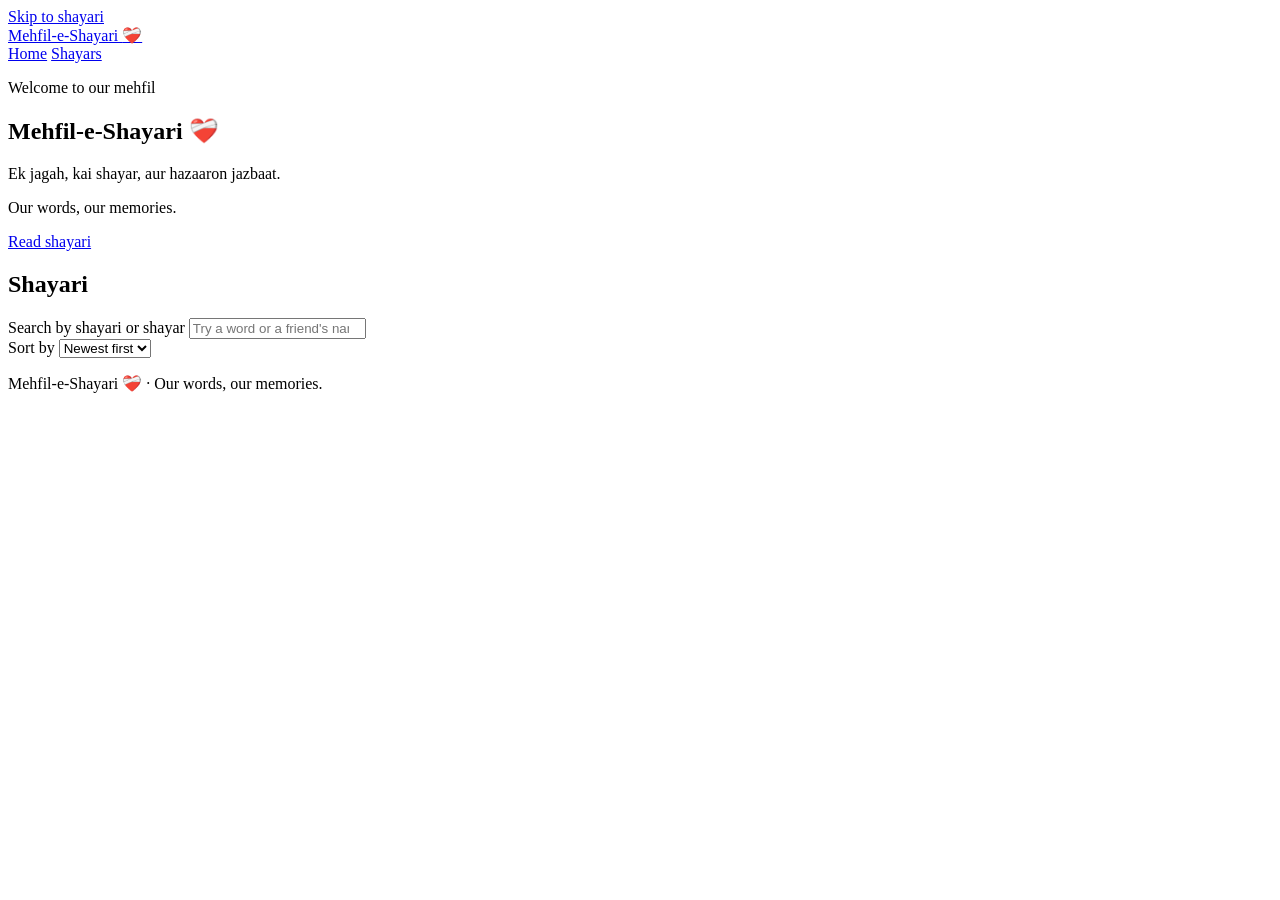
==== index.html @ 654a27a8 "Add files via upload" ====
<!DOCTYPE html>
<html lang="en">
<head>
  <meta charset="UTF-8" />
  <meta name="viewport" content="width=device-width, initial-scale=1" />
  <title>Mehfil-e-Shayari ❤️‍🩹</title>
  <meta
    name="description"
    content="Mehfil-e-Shayari: ek jagah, kai shayar, aur hazaaron jazbaat. Our words, our memories."
  />
  <meta name="theme-color" content="#130f19" />
  <link
    rel="icon"
    href="data:image/svg+xml,<svg xmlns=%22http://www.w3.org/2000/svg%22 viewBox=%220 0 100 100%22><text y=%22.9em%22 font-size=%2290%22>❤️‍🩹</text></svg>"
  />

  <link rel="preconnect" href="https://fonts.googleapis.com" />
  <link rel="preconnect" href="https://fonts.gstatic.com" crossorigin />
  <link
    href="https://fonts.googleapis.com/css2?family=Cormorant+Garamond:ital,wght@0,500;0,600;0,700;1,500&family=Poppins:wght@300;400;500;600&family=Noto+Sans+Devanagari:wght@400;500&family=Noto+Nastaliq+Urdu:wght@400;500&display=swap"
    rel="stylesheet"
  />

  <link rel="stylesheet" href="css/style.css" />
</head>
<body>
  <a class="skip-link" href="#shayari">Skip to shayari</a>

  <header class="site-header">
    <a class="logo" href="index.html">Mehfil-e-Shayari <span aria-hidden="true">❤️‍🩹</span></a>
    <nav class="main-nav" aria-label="Main navigation">
      <a href="index.html" aria-current="page">Home</a>
      <a href="index.html#shayars">Shayars</a>
      <!-- <a href="pages/private.html">Private Collection</a> -->
    </nav>
  </header>

  <main>
    <!-- Hero -->
    <section class="hero">
      <p class="hero-eyebrow">Welcome to our mehfil</p>
      <h1 class="hero-title">Mehfil-e-Shayari <span aria-hidden="true">❤️‍🩹</span></h1>
      <p class="hero-tagline">Ek jagah, kai shayar, aur hazaaron jazbaat.</p>
      <p class="hero-subtagline">Our words, our memories.</p>
      <div class="hero-actions">
        <a class="button" href="#shayari">Read shayari</a>
        <!-- <a class="button button-ghost" href="pages/private.html">Private collection</a> -->
      </div>
    </section>

    <!-- Public shayari -->
    <section id="shayari" class="section">
      <h2 class="section-title">Shayari</h2>

      <div class="controls">
        <div class="field">
          <label for="searchInput">Search by shayari or shayar</label>
          <input
            id="searchInput"
            type="search"
            placeholder="Try a word or a friend's name..."
            autocomplete="off"
          />
        </div>
        <div class="field field-small">
          <label for="sortSelect">Sort by</label>
          <select id="sortSelect">
            <option value="newest">Newest first</option>
            <option value="oldest">Oldest first</option>
          </select>
        </div>
      </div>

      <p id="resultCount" class="result-count" aria-live="polite"></p>

      <div id="poemGrid" class="poem-grid"></div>

      <div id="emptyState" class="empty-state" hidden>
        <p class="empty-icon" aria-hidden="true">🌙</p>
        <h3 id="emptyTitle">No shayari found</h3>
        <p id="emptyText"></p>
        <button id="clearSearchButton" class="button button-ghost" type="button" hidden>
          Clear search
        </button>
      </div>

      <noscript>
        <p class="empty-state">Please turn on JavaScript to read the shayari.</p>
      </noscript>
    </section>

    <!-- Authors -->
    <section id="shayars" class="section" hidden>
      <h2 class="section-title">Our shayars</h2>
      <p class="section-intro">Tap a name to read everything they have written.</p>
      <div id="authorList" class="chip-list"></div>
    </section>
  </main>

  <footer class="site-footer">
    <p>Mehfil-e-Shayari ❤️‍🩹 &middot; Our words, our memories.</p>
  </footer>

  <script type="module" src="js/app.js"></script>
</body>
</html>
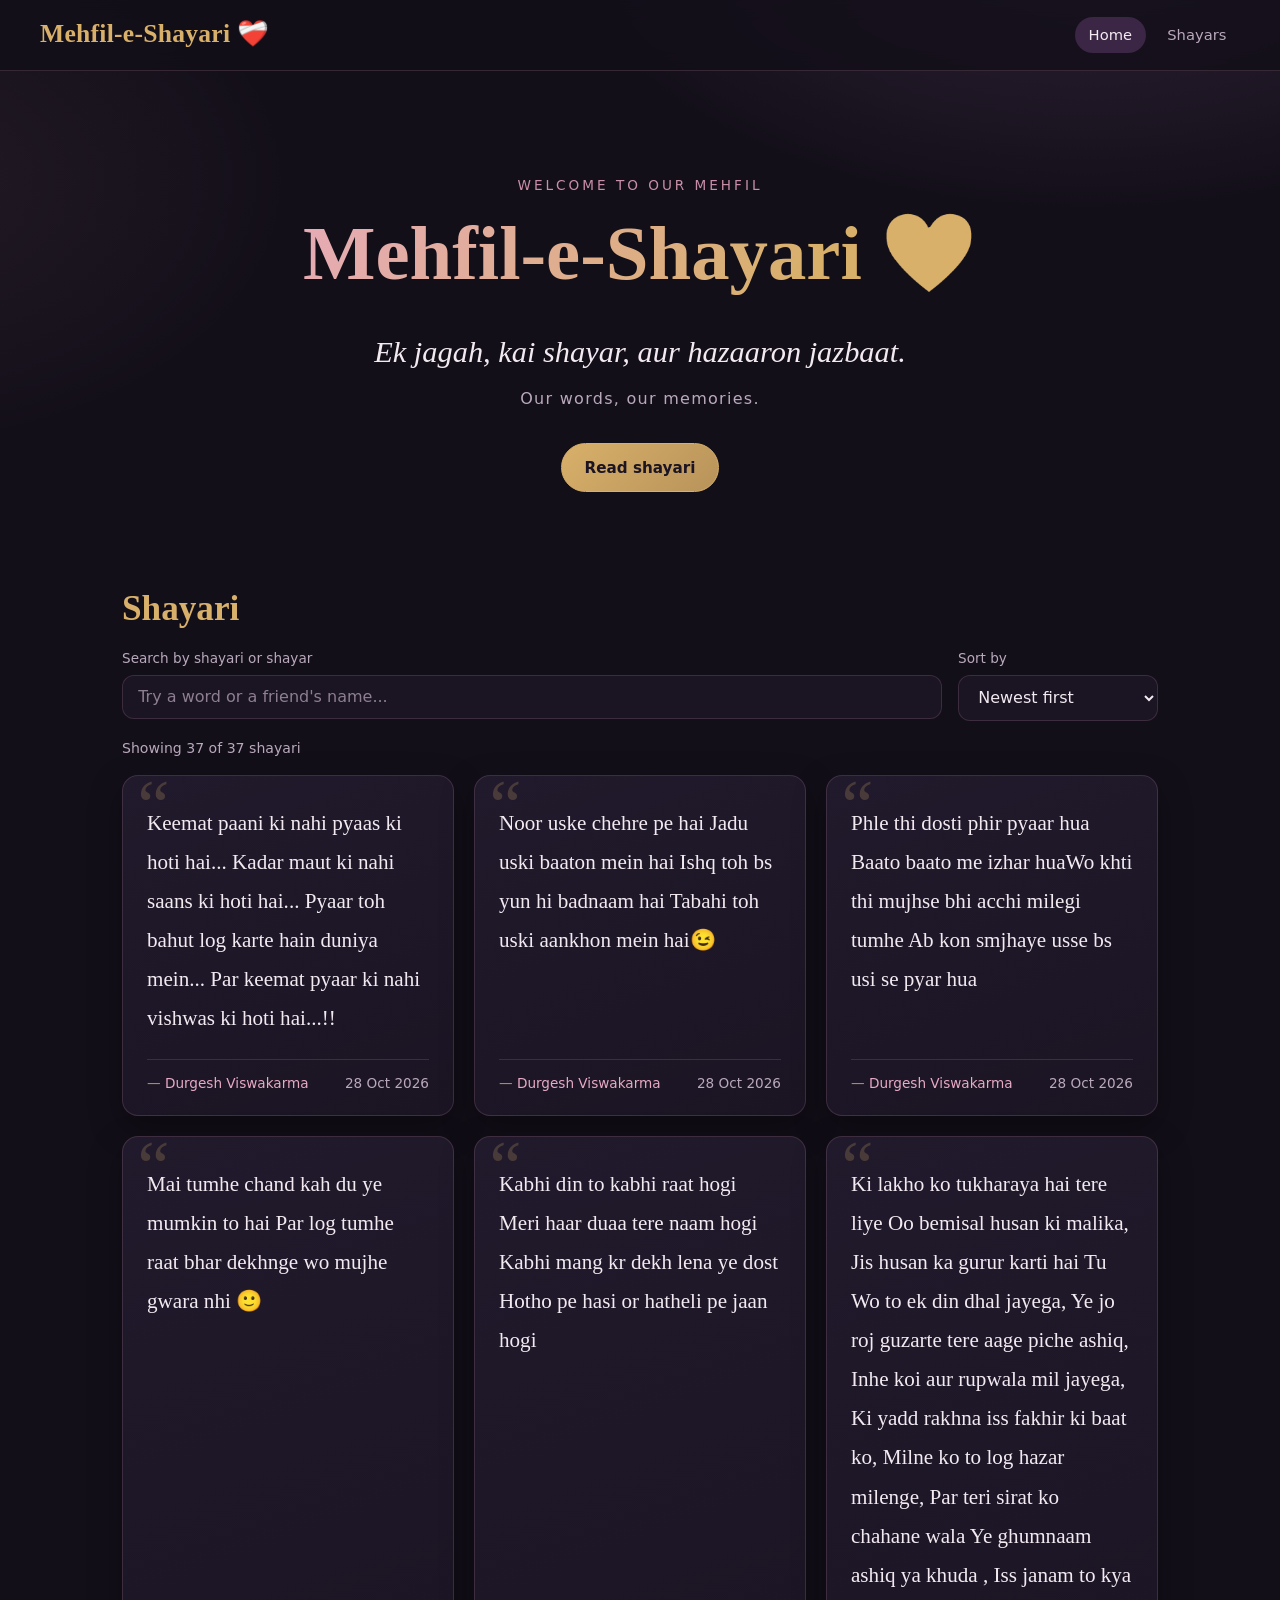
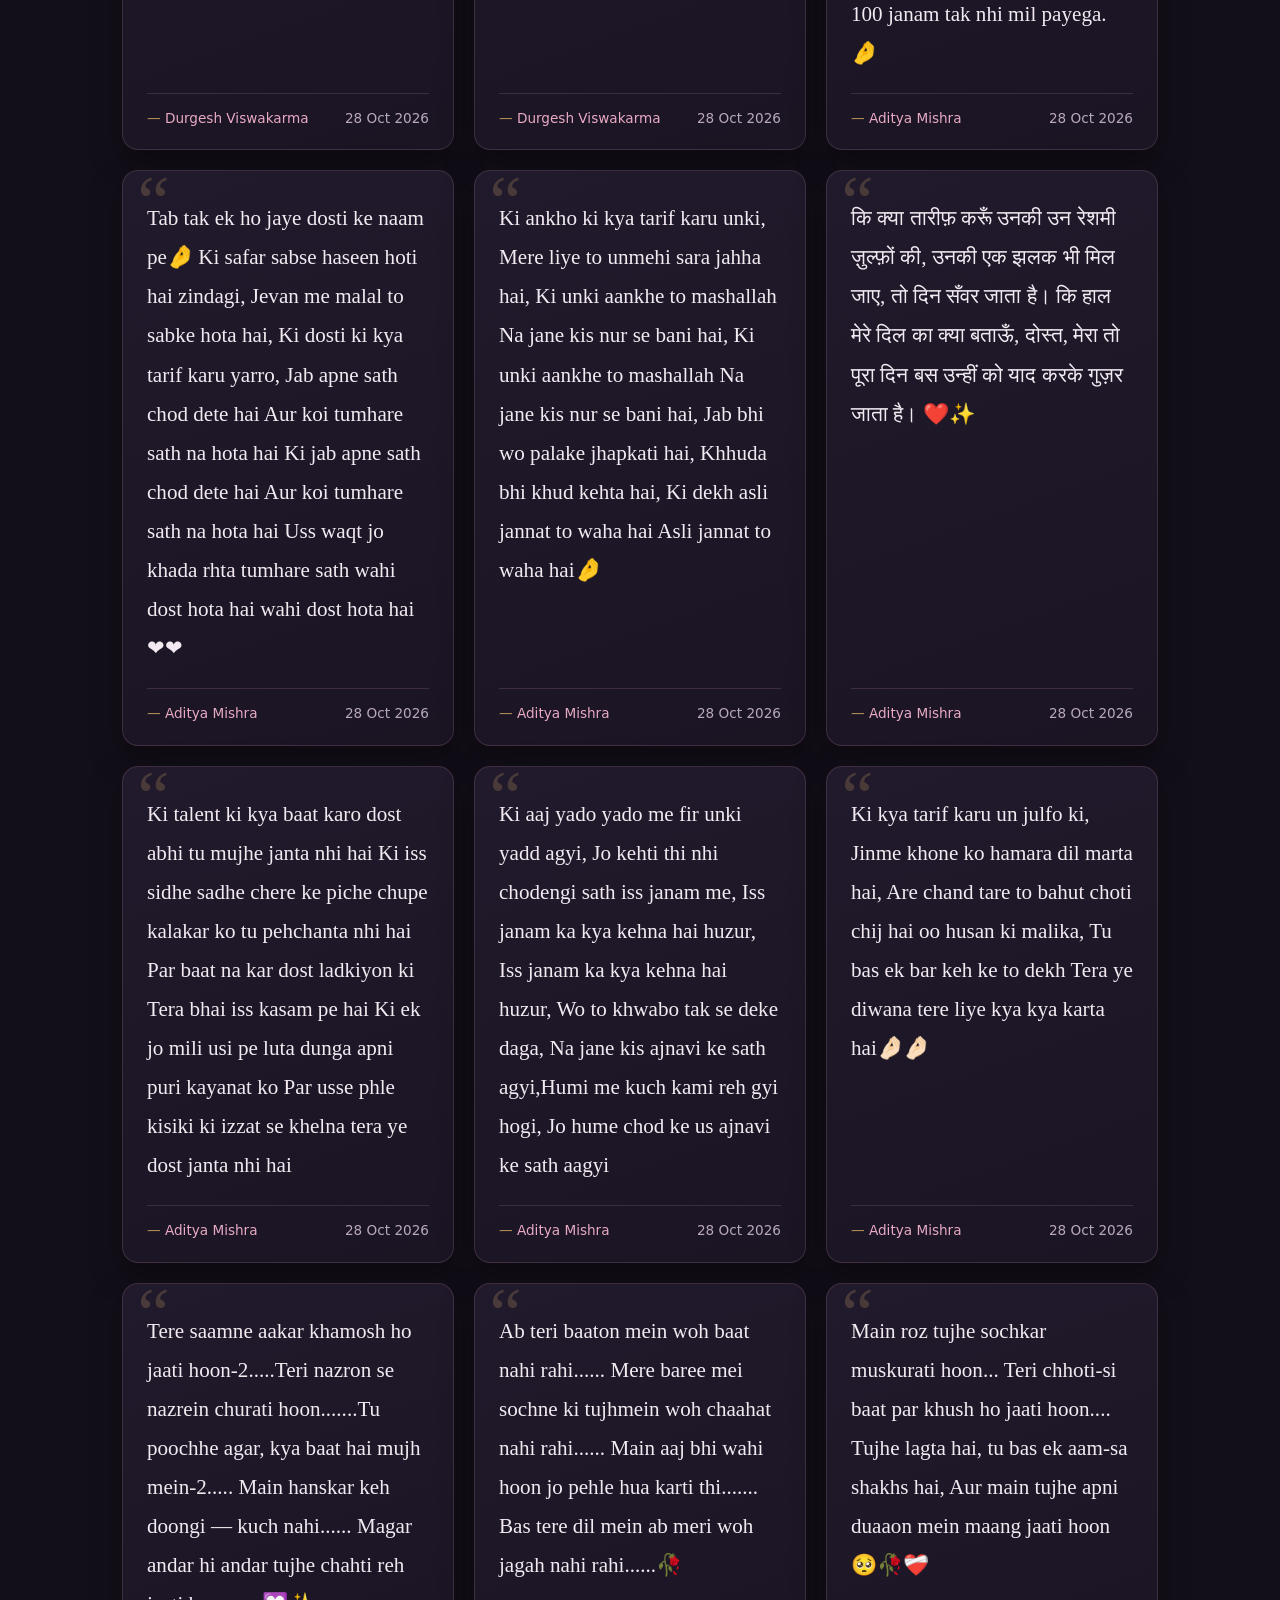
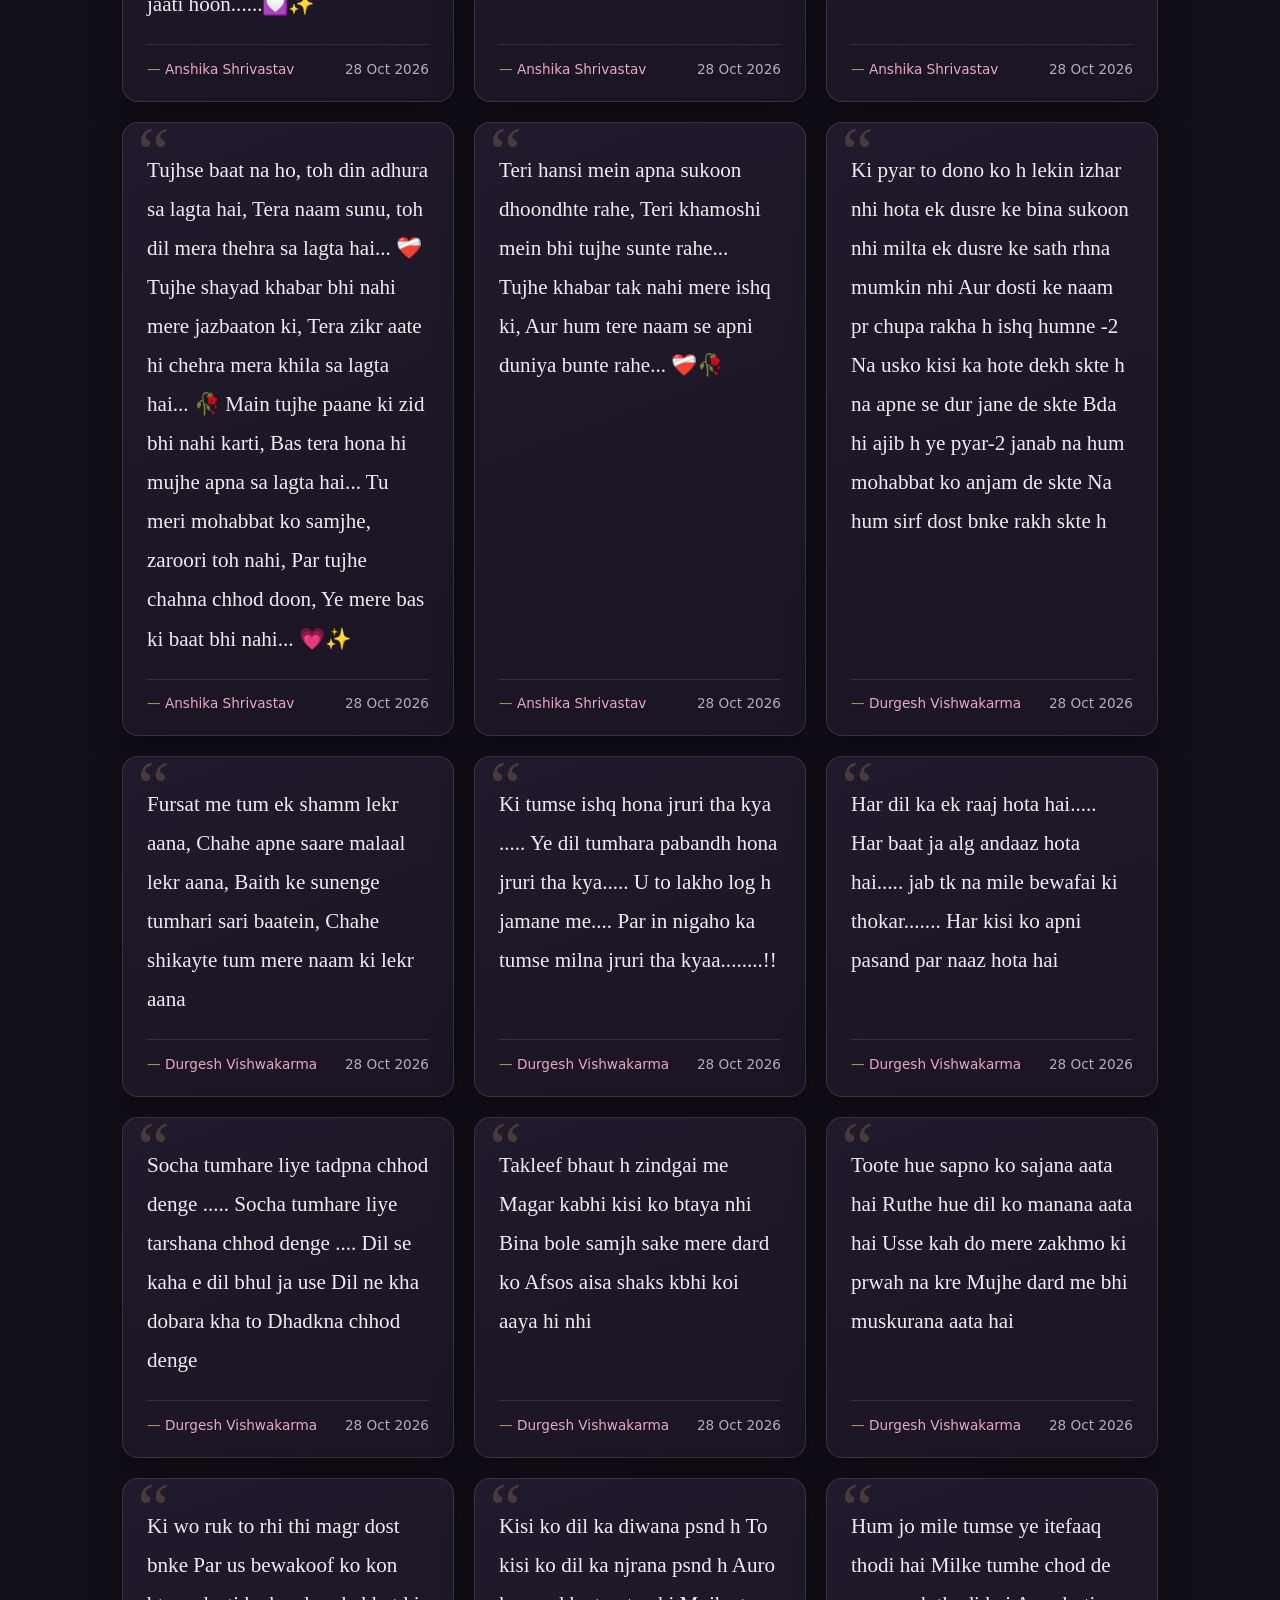
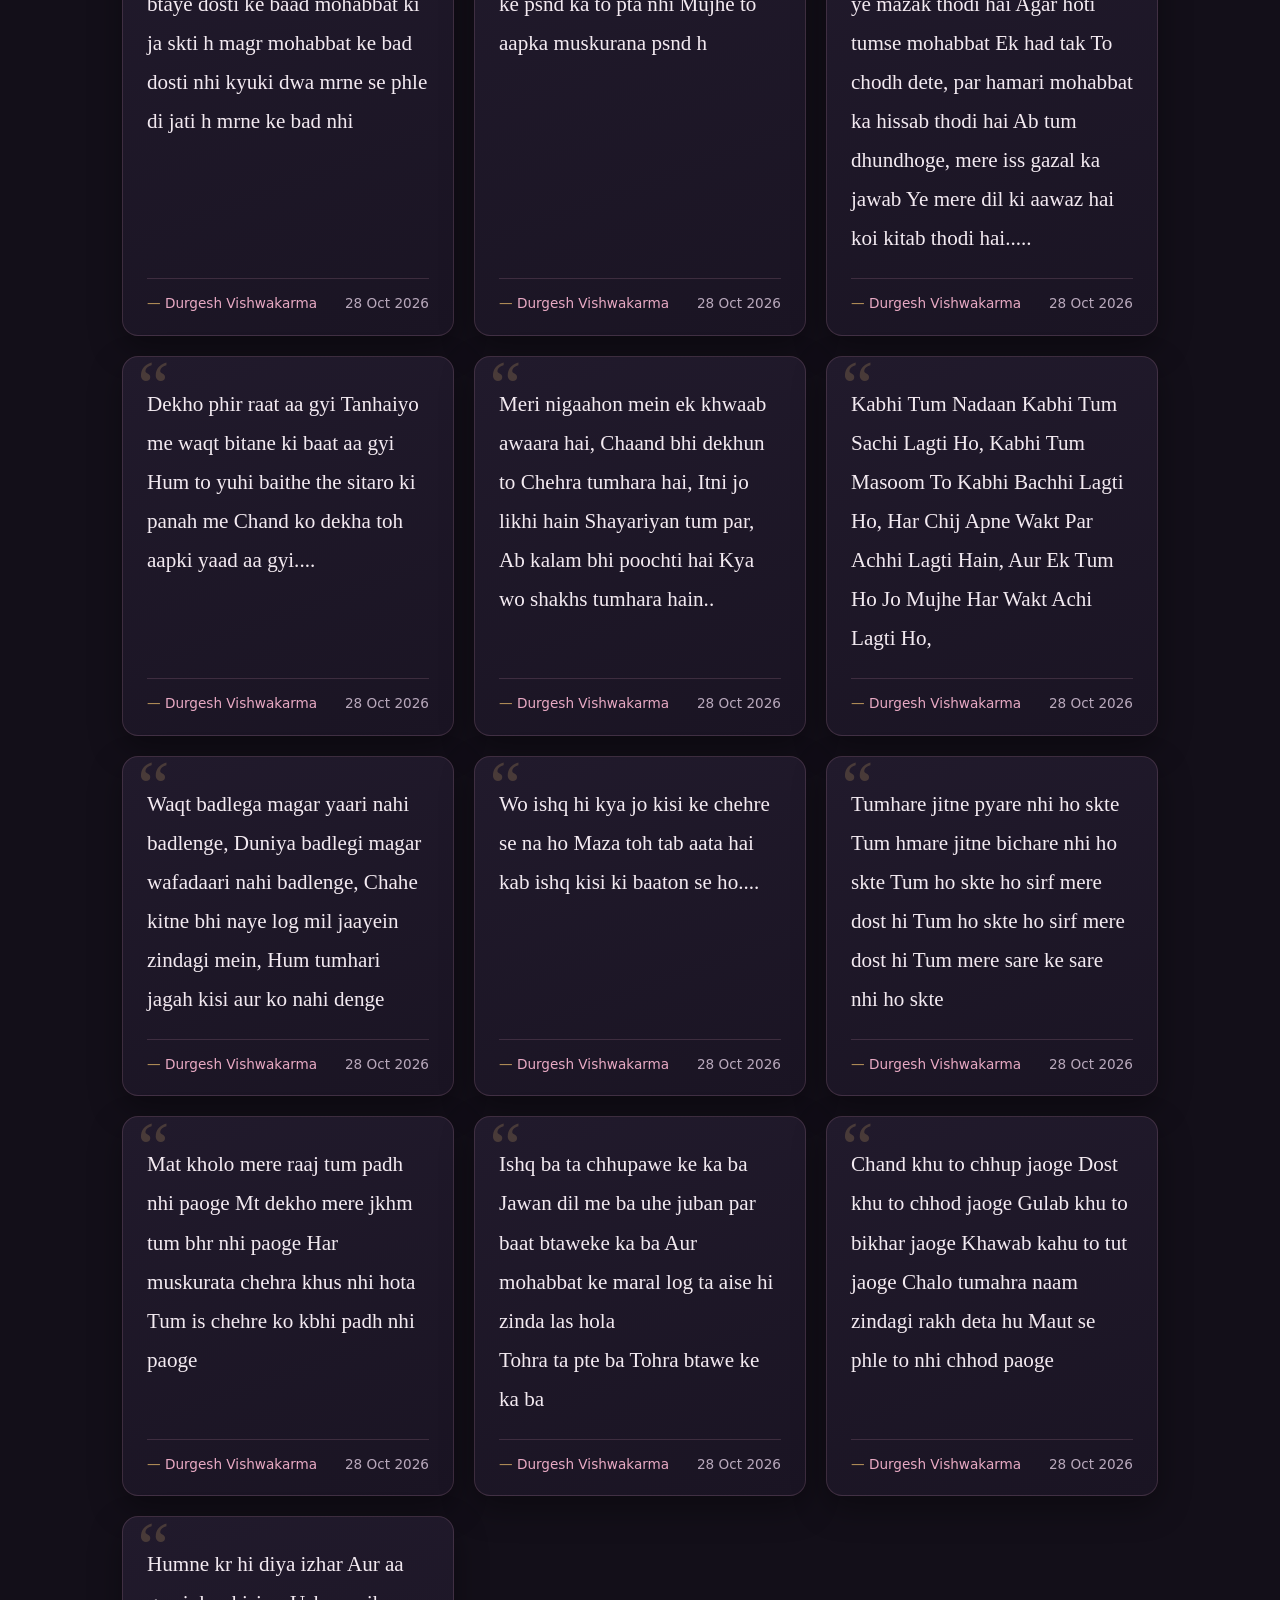
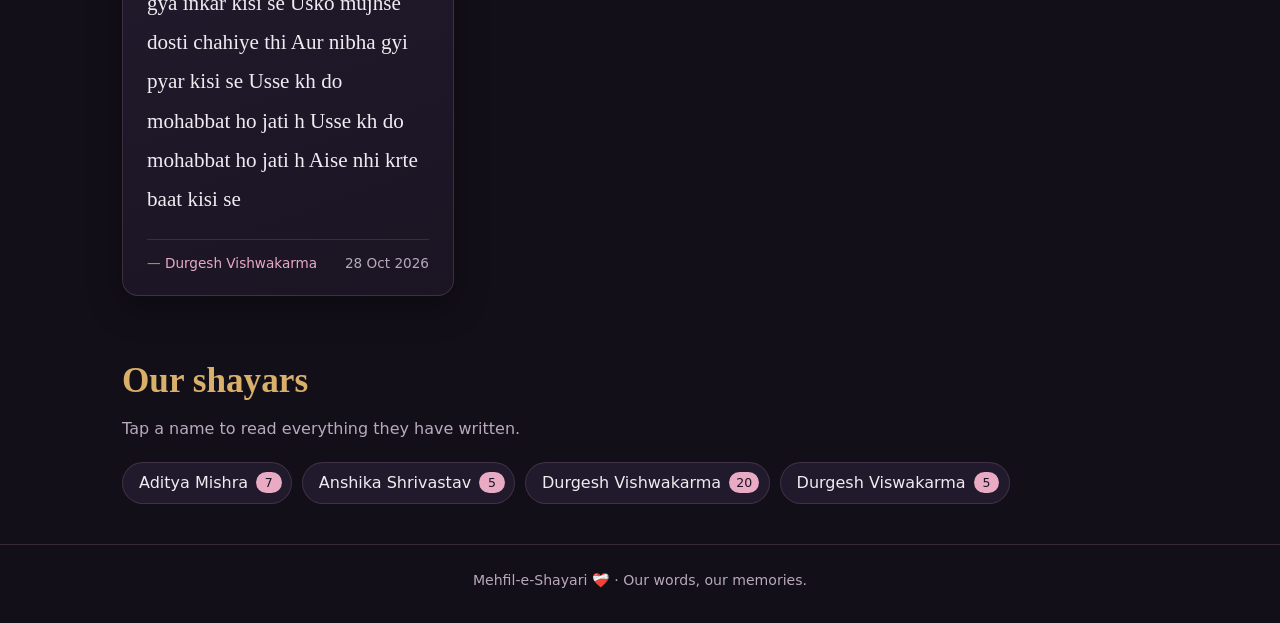
==== commit d1731916: "initial project commit" ====
--- a/index.html
+++ b/index.html
@@ -9,10 +9,10 @@
     content="Mehfil-e-Shayari: ek jagah, kai shayar, aur hazaaron jazbaat. Our words, our memories."
   />
   <meta name="theme-color" content="#130f19" />
-  <link
+  <!-- <link
     rel="icon"
     href="data:image/svg+xml,<svg xmlns=%22http://www.w3.org/2000/svg%22 viewBox=%220 0 100 100%22><text y=%22.9em%22 font-size=%2290%22>❤️‍🩹</text></svg>"
-  />
+  /> -->
 
   <link rel="preconnect" href="https://fonts.googleapis.com" />
   <link rel="preconnect" href="https://fonts.gstatic.com" crossorigin />
--- a/css/style.css
+++ b/css/style.css
@@ -0,0 +1,656 @@
+/* =====================================================================
+   css/style.css  -  the look of Mehfil-e-Shayari
+
+   Want to change the colours? Edit the values in the :root block
+   below. Every page uses them, so one change updates the whole site.
+   ===================================================================== */
+
+:root {
+  /* Backgrounds */
+  --bg: #130f19;            /* very dark plum */
+  --bg-soft: #1a1423;
+  --surface: #211a2c;       /* cards */
+  --surface-hover: #2a2138;
+
+  /* Accent colours */
+  --plum: #6e4a74;          /* muted plum */
+  --plum-deep: #3b2745;
+  --pink: #e9aac4;          /* soft pink */
+  --pink-dim: #c98fa8;
+  --gold: #d8b06a;          /* warm gold */
+  --gold-soft: #b8935a;
+
+  /* Text */
+  --text: #f3eaf1;
+  --text-muted: #b9a9bc;
+
+  /* Lines, status colours, shape */
+  --border: rgba(233, 170, 196, 0.16);
+  --border-strong: rgba(216, 176, 106, 0.4);
+  --danger: #f4a0b4;
+  --success: #a8dcb8;
+  --radius: 16px;
+  --shadow: 0 12px 32px rgba(0, 0, 0, 0.35);
+
+  /* Fonts (Hindi and Urdu fall back to the Noto fonts) */
+  --font-heading: "Cormorant Garamond", "Noto Sans Devanagari", Georgia, "Times New Roman", serif;
+  --font-body: "Poppins", "Noto Sans Devanagari", "Noto Nastaliq Urdu", system-ui, -apple-system, "Segoe UI", Roboto, sans-serif;
+  --font-poem: "Cormorant Garamond", "Noto Sans Devanagari", "Noto Nastaliq Urdu", Georgia, serif;
+}
+
+/* ---------- Basics ---------- */
+*,
+*::before,
+*::after {
+  box-sizing: border-box;
+}
+
+[hidden] {
+  display: none !important;
+}
+
+html {
+  scroll-behavior: smooth;
+  -webkit-text-size-adjust: 100%;
+}
+
+body {
+  margin: 0;
+  min-height: 100vh;
+  display: flex;
+  flex-direction: column;
+  font-family: var(--font-body);
+  font-size: 1rem;
+  line-height: 1.6;
+  color: var(--text);
+  background:
+    radial-gradient(900px 500px at 85% -10%, rgba(110, 74, 116, 0.35), transparent 60%),
+    radial-gradient(700px 450px at -10% 20%, rgba(233, 170, 196, 0.08), transparent 60%),
+    var(--bg);
+  background-attachment: fixed;
+}
+
+main {
+  flex: 1;
+}
+
+a {
+  color: var(--pink);
+  text-decoration: none;
+}
+
+a:hover {
+  color: var(--gold);
+}
+
+:focus-visible {
+  outline: 2px solid var(--gold);
+  outline-offset: 3px;
+  border-radius: 6px;
+}
+
+h1,
+h2,
+h3 {
+  font-family: var(--font-heading);
+  font-weight: 600;
+  line-height: 1.2;
+  margin: 0 0 0.5em;
+}
+
+.skip-link {
+  position: absolute;
+  left: 1rem;
+  top: -4rem;
+  z-index: 100;
+  padding: 0.6rem 1rem;
+  background: var(--gold);
+  color: #1a1423;
+  border-radius: 8px;
+  font-weight: 600;
+}
+
+.skip-link:focus {
+  top: 1rem;
+  color: #1a1423;
+}
+
+/* ---------- Header and navigation ---------- */
+.site-header {
+  position: sticky;
+  top: 0;
+  z-index: 50;
+  display: flex;
+  flex-wrap: wrap;
+  align-items: center;
+  justify-content: space-between;
+  gap: 0.5rem 1.5rem;
+  padding: 0.9rem clamp(1rem, 4vw, 2.5rem);
+  background: rgba(19, 15, 25, 0.82);
+  backdrop-filter: blur(10px);
+  -webkit-backdrop-filter: blur(10px);
+  border-bottom: 1px solid var(--border);
+}
+
+.logo {
+  font-family: var(--font-heading);
+  font-size: 1.6rem;
+  font-weight: 700;
+  color: var(--gold);
+  letter-spacing: 0.01em;
+}
+
+.logo:hover {
+  color: var(--pink);
+}
+
+.main-nav {
+  display: flex;
+  flex-wrap: wrap;
+  gap: 0.25rem 0.5rem;
+}
+
+.main-nav a {
+  padding: 0.4rem 0.85rem;
+  border-radius: 999px;
+  color: var(--text-muted);
+  font-size: 0.92rem;
+  font-weight: 500;
+  transition: background 0.2s, color 0.2s;
+}
+
+.main-nav a:hover,
+.main-nav a[aria-current="page"] {
+  color: var(--text);
+  background: var(--plum-deep);
+}
+
+/* ---------- Hero ---------- */
+.hero {
+  text-align: center;
+  padding: clamp(3rem, 10vw, 6.5rem) 1.25rem clamp(2.5rem, 7vw, 4.5rem);
+  max-width: 900px;
+  margin: 0 auto;
+}
+
+.hero-eyebrow {
+  margin: 0 0 0.75rem;
+  color: var(--pink-dim);
+  font-size: 0.85rem;
+  letter-spacing: 0.22em;
+  text-transform: uppercase;
+}
+
+.hero-title {
+  font-size: clamp(2.6rem, 8vw, 4.8rem);
+  font-weight: 700;
+  margin: 0 0 0.35em;
+  background: linear-gradient(120deg, var(--pink) 0%, var(--gold) 70%);
+  -webkit-background-clip: text;
+  background-clip: text;
+  color: transparent;
+}
+
+.hero-tagline {
+  margin: 0;
+  font-family: var(--font-heading);
+  font-size: clamp(1.3rem, 3.6vw, 1.9rem);
+  font-style: italic;
+  color: var(--text);
+}
+
+.hero-subtagline {
+  margin: 0.6rem 0 0;
+  color: var(--text-muted);
+  letter-spacing: 0.08em;
+}
+
+.hero-actions {
+  display: flex;
+  flex-wrap: wrap;
+  justify-content: center;
+  gap: 0.75rem;
+  margin-top: 2rem;
+}
+
+/* ---------- Buttons ---------- */
+.button {
+  display: inline-flex;
+  align-items: center;
+  justify-content: center;
+  gap: 0.4rem;
+  padding: 0.7rem 1.4rem;
+  border: 1px solid var(--gold);
+  border-radius: 999px;
+  background: linear-gradient(135deg, var(--gold) 0%, var(--gold-soft) 100%);
+  color: #1a1423;
+  font-family: var(--font-body);
+  font-size: 0.95rem;
+  font-weight: 600;
+  cursor: pointer;
+  transition: transform 0.15s, box-shadow 0.2s, background 0.2s, color 0.2s;
+}
+
+.button:hover {
+  color: #1a1423;
+  transform: translateY(-1px);
+  box-shadow: 0 6px 18px rgba(216, 176, 106, 0.25);
+}
+
+.button:disabled {
+  opacity: 0.6;
+  cursor: wait;
+  transform: none;
+  box-shadow: none;
+}
+
+.button-ghost {
+  background: transparent;
+  color: var(--gold);
+}
+
+.button-ghost:hover {
+  background: rgba(216, 176, 106, 0.12);
+  color: var(--gold);
+}
+
+/* ---------- Sections ---------- */
+.section {
+  width: 100%;
+  max-width: 1100px;
+  margin: 0 auto;
+  padding: 1.5rem clamp(1rem, 4vw, 2rem) 2.5rem;
+}
+
+.section-narrow {
+  max-width: 760px;
+}
+
+.section-title {
+  font-size: clamp(1.7rem, 4vw, 2.2rem);
+  color: var(--gold);
+}
+
+.section-intro {
+  margin: -0.25rem 0 1.25rem;
+  color: var(--text-muted);
+}
+
+.page-title {
+  font-size: clamp(2rem, 6vw, 3rem);
+  color: var(--pink);
+  margin-top: 0.5rem;
+}
+
+.back-link {
+  display: inline-block;
+  margin-bottom: 1rem;
+  color: var(--text-muted);
+  font-size: 0.9rem;
+}
+
+/* ---------- Search and sort ---------- */
+.controls {
+  display: flex;
+  flex-wrap: wrap;
+  gap: 1rem;
+  margin-bottom: 1rem;
+}
+
+.field {
+  flex: 1 1 280px;
+  display: flex;
+  flex-direction: column;
+  gap: 0.35rem;
+}
+
+.field-small {
+  flex: 0 1 200px;
+}
+
+label {
+  font-size: 0.85rem;
+  font-weight: 500;
+  color: var(--text-muted);
+}
+
+input[type="search"],
+input[type="text"],
+input[type="password"],
+select {
+  width: 100%;
+  padding: 0.7rem 0.95rem;
+  font-family: var(--font-body);
+  font-size: 1rem;
+  color: var(--text);
+  background: var(--bg-soft);
+  border: 1px solid var(--border);
+  border-radius: 12px;
+  transition: border-color 0.2s, box-shadow 0.2s;
+}
+
+input::placeholder {
+  color: #8d7f91;
+}
+
+input:focus,
+select:focus {
+  outline: none;
+  border-color: var(--gold);
+  box-shadow: 0 0 0 3px rgba(216, 176, 106, 0.18);
+}
+
+select {
+  cursor: pointer;
+}
+
+.result-count {
+  min-height: 1.5em;
+  margin: 0 0 1rem;
+  color: var(--text-muted);
+  font-size: 0.88rem;
+}
+
+/* ---------- Poem cards ---------- */
+.poem-grid {
+  display: grid;
+  grid-template-columns: repeat(auto-fill, minmax(min(100%, 320px), 1fr));
+  gap: 1.25rem;
+}
+
+.poem-card {
+  position: relative;
+  display: flex;
+  flex-direction: column;
+  justify-content: space-between;
+  gap: 1.25rem;
+  padding: 1.75rem 1.5rem 1.25rem;
+  overflow: hidden;
+  background: linear-gradient(160deg, var(--surface) 0%, var(--bg-soft) 100%);
+  border: 1px solid var(--border);
+  border-radius: var(--radius);
+  box-shadow: var(--shadow);
+  transition: transform 0.2s, border-color 0.2s;
+}
+
+.poem-card::before {
+  content: "\201C";
+  position: absolute;
+  top: -0.35rem;
+  left: 0.9rem;
+  font-family: var(--font-heading);
+  font-size: 4.5rem;
+  line-height: 1;
+  color: var(--gold);
+  opacity: 0.22;
+  pointer-events: none;
+}
+
+.poem-card:hover {
+  transform: translateY(-3px);
+  border-color: var(--border-strong);
+}
+
+.poem-text {
+  margin: 0;
+  font-family: var(--font-poem);
+  font-size: 1.32rem;
+  font-weight: 500;
+  line-height: 1.85;
+  white-space: pre-line;      /* keeps the line breaks of each shayari */
+  overflow-wrap: anywhere;
+  text-align: start;
+}
+
+.poem-meta {
+  display: flex;
+  flex-wrap: wrap;
+  align-items: baseline;
+  justify-content: space-between;
+  gap: 0.25rem 1rem;
+  padding-top: 0.85rem;
+  border-top: 1px solid var(--border);
+  font-size: 0.85rem;
+}
+
+.poem-author {
+  color: var(--pink);
+  font-weight: 500;
+}
+
+.poem-author::before {
+  content: "\2014\00a0";
+  color: var(--gold-soft);
+}
+
+a.poem-author:hover {
+  color: var(--gold);
+}
+
+.poem-meta time {
+  color: var(--text-muted);
+}
+
+/* ---------- Empty state ---------- */
+.empty-state {
+  max-width: 520px;
+  margin: 2rem auto;
+  padding: 2rem 1.5rem;
+  text-align: center;
+  color: var(--text-muted);
+  background: var(--bg-soft);
+  border: 1px dashed var(--border-strong);
+  border-radius: var(--radius);
+}
+
+.empty-state h3 {
+  color: var(--gold);
+  font-size: 1.6rem;
+}
+
+.empty-icon {
+  margin: 0 0 0.5rem;
+  font-size: 2.2rem;
+}
+
+/* ---------- Author chips ---------- */
+.chip-list {
+  display: flex;
+  flex-wrap: wrap;
+  gap: 0.6rem;
+}
+
+.chip {
+  display: inline-flex;
+  align-items: center;
+  gap: 0.5rem;
+  padding: 0.45rem 0.6rem 0.45rem 1rem;
+  color: var(--text);
+  background: var(--surface);
+  border: 1px solid var(--border);
+  border-radius: 999px;
+  font-weight: 500;
+  transition: border-color 0.2s, background 0.2s, transform 0.15s;
+}
+
+.chip:hover {
+  color: var(--text);
+  background: var(--surface-hover);
+  border-color: var(--border-strong);
+  transform: translateY(-1px);
+}
+
+.chip-count {
+  min-width: 1.6rem;
+  padding: 0.05rem 0.45rem;
+  text-align: center;
+  font-size: 0.78rem;
+  color: #1a1423;
+  background: var(--pink);
+  border-radius: 999px;
+}
+
+/* ---------- Author profile ---------- */
+.profile-header {
+  display: flex;
+  align-items: center;
+  gap: 1.25rem;
+  margin: 0.5rem 0 1.5rem;
+}
+
+.profile-initial {
+  display: grid;
+  place-items: center;
+  flex: 0 0 auto;
+  width: 84px;
+  height: 84px;
+  font-family: var(--font-heading);
+  font-size: 2.6rem;
+  font-weight: 700;
+  color: #1a1423;
+  background: linear-gradient(135deg, var(--pink), var(--gold));
+  border-radius: 50%;
+  box-shadow: 0 0 0 4px var(--plum-deep);
+}
+
+.profile-name {
+  margin: 0;
+  font-size: clamp(2rem, 6vw, 3rem);
+  color: var(--text);
+  overflow-wrap: anywhere;
+}
+
+.profile-count {
+  margin: 0.15rem 0 0;
+  color: var(--gold);
+  font-weight: 500;
+}
+
+.other-authors {
+  margin-top: 3rem;
+}
+
+/* ---------- Private collection ---------- */
+.panel {
+  padding: 1.5rem;
+  background: linear-gradient(160deg, var(--surface) 0%, var(--bg-soft) 100%);
+  border: 1px solid var(--border-strong);
+  border-radius: var(--radius);
+  box-shadow: var(--shadow);
+}
+
+.field-row {
+  display: flex;
+  flex-wrap: wrap;
+  gap: 0.75rem;
+  margin: 0.4rem 0 0.75rem;
+}
+
+.field-row input {
+  flex: 1 1 220px;
+  width: auto;
+}
+
+.checkbox-label {
+  display: inline-flex;
+  align-items: center;
+  gap: 0.5rem;
+  cursor: pointer;
+}
+
+.checkbox-label input {
+  accent-color: var(--gold);
+}
+
+.status {
+  min-height: 1.5em;
+  margin: 1rem 0 0;
+  font-size: 0.95rem;
+}
+
+.status-info {
+  color: var(--text-muted);
+}
+
+.status-error {
+  color: var(--danger);
+}
+
+.status-success {
+  color: var(--success);
+}
+
+.note {
+  margin: 1.25rem 0 0;
+  padding-top: 1rem;
+  border-top: 1px solid var(--border);
+  color: var(--text-muted);
+  font-size: 0.85rem;
+}
+
+.unlocked-bar {
+  display: flex;
+  flex-wrap: wrap;
+  align-items: center;
+  justify-content: space-between;
+  gap: 0.75rem 1rem;
+  margin-bottom: 1.25rem;
+  padding: 0.9rem 1.1rem;
+  background: var(--bg-soft);
+  border: 1px solid var(--border-strong);
+  border-radius: var(--radius);
+}
+
+.unlocked-bar p {
+  margin: 0;
+  color: var(--success);
+}
+
+/* ---------- Footer ---------- */
+.site-footer {
+  padding: 1.5rem 1rem 2rem;
+  text-align: center;
+  color: var(--text-muted);
+  font-size: 0.88rem;
+  border-top: 1px solid var(--border);
+}
+
+.site-footer p {
+  margin: 0;
+}
+
+/* ---------- Small screens ---------- */
+@media (max-width: 560px) {
+  .site-header {
+    justify-content: center;
+    text-align: center;
+  }
+
+  .main-nav {
+    justify-content: center;
+  }
+
+  .profile-header {
+    flex-direction: column;
+    text-align: center;
+  }
+
+  .field-small {
+    flex: 1 1 100%;
+  }
+
+  .poem-text {
+    font-size: 1.2rem;
+  }
+}
+
+/* ---------- Respect "reduce motion" settings ---------- */
+@media (prefers-reduced-motion: reduce) {
+  html {
+    scroll-behavior: auto;
+  }
+
+  * {
+    transition: none !important;
+  }
+}
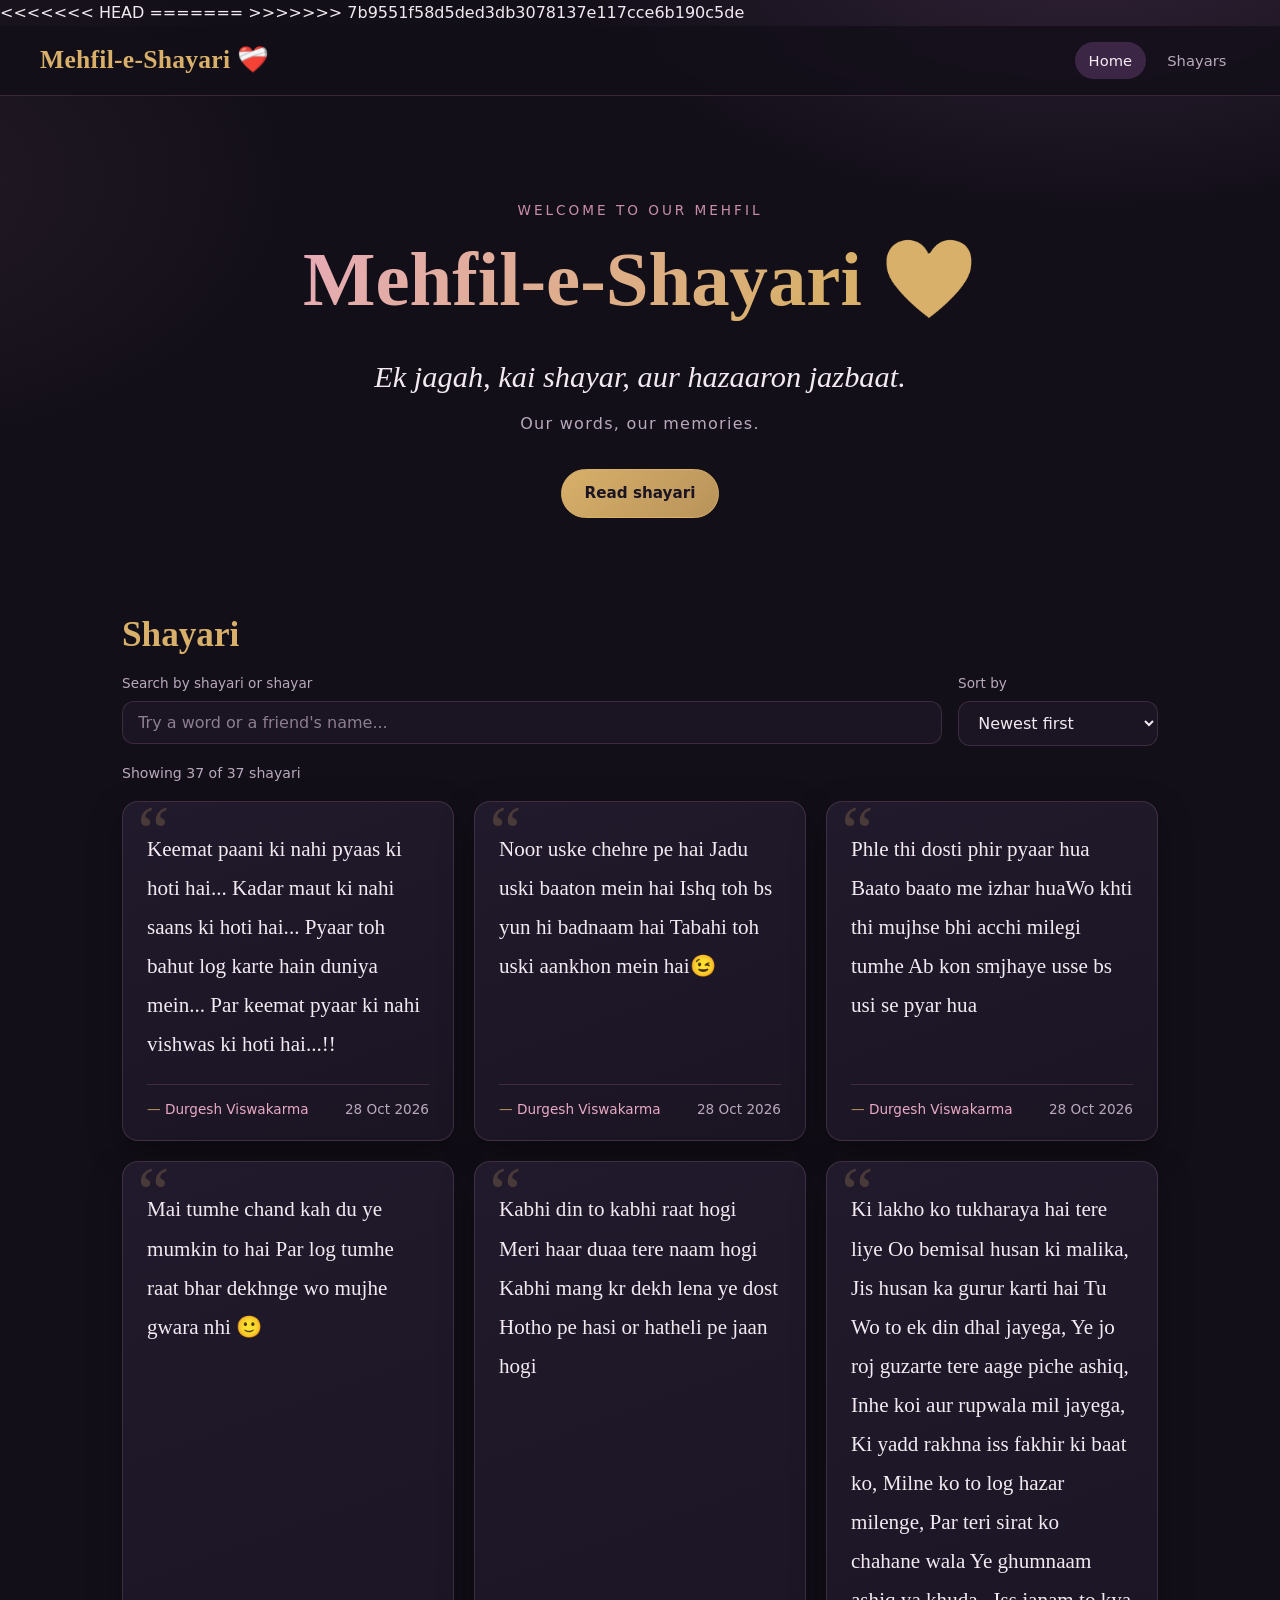
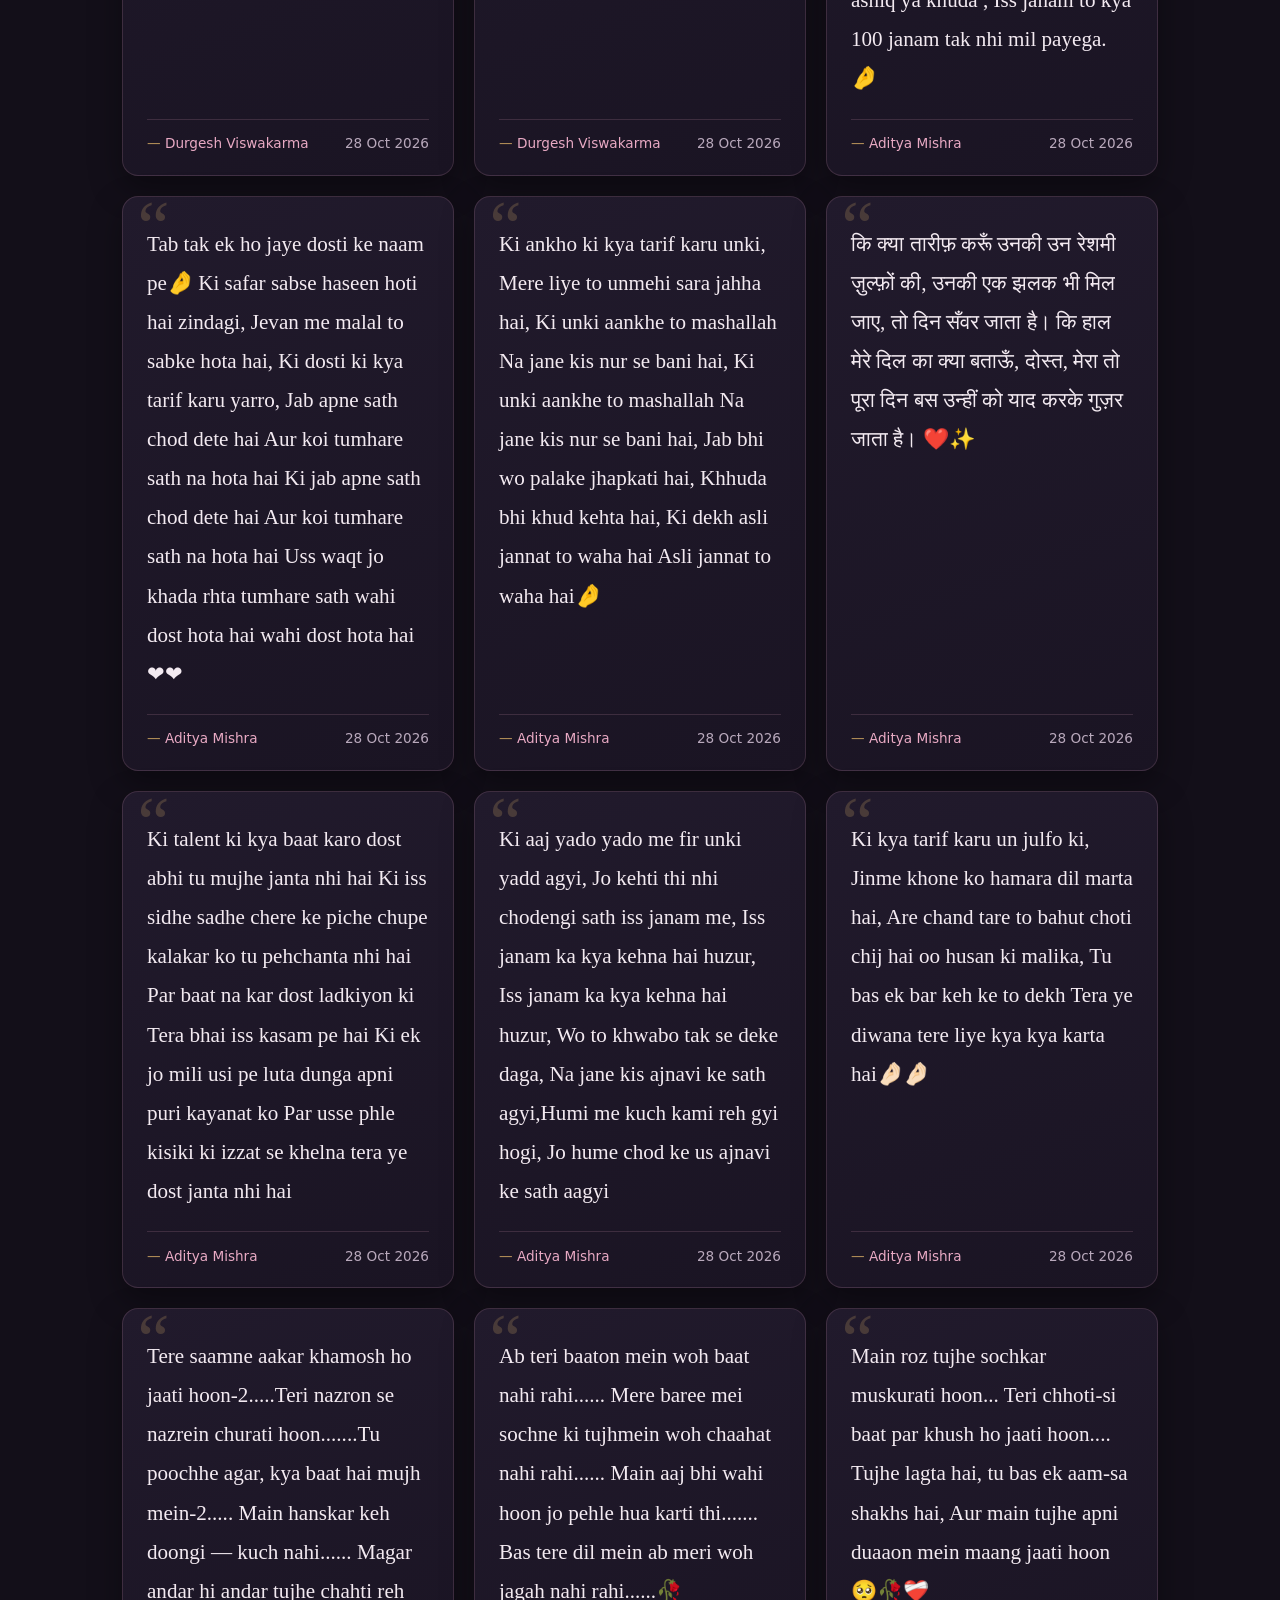
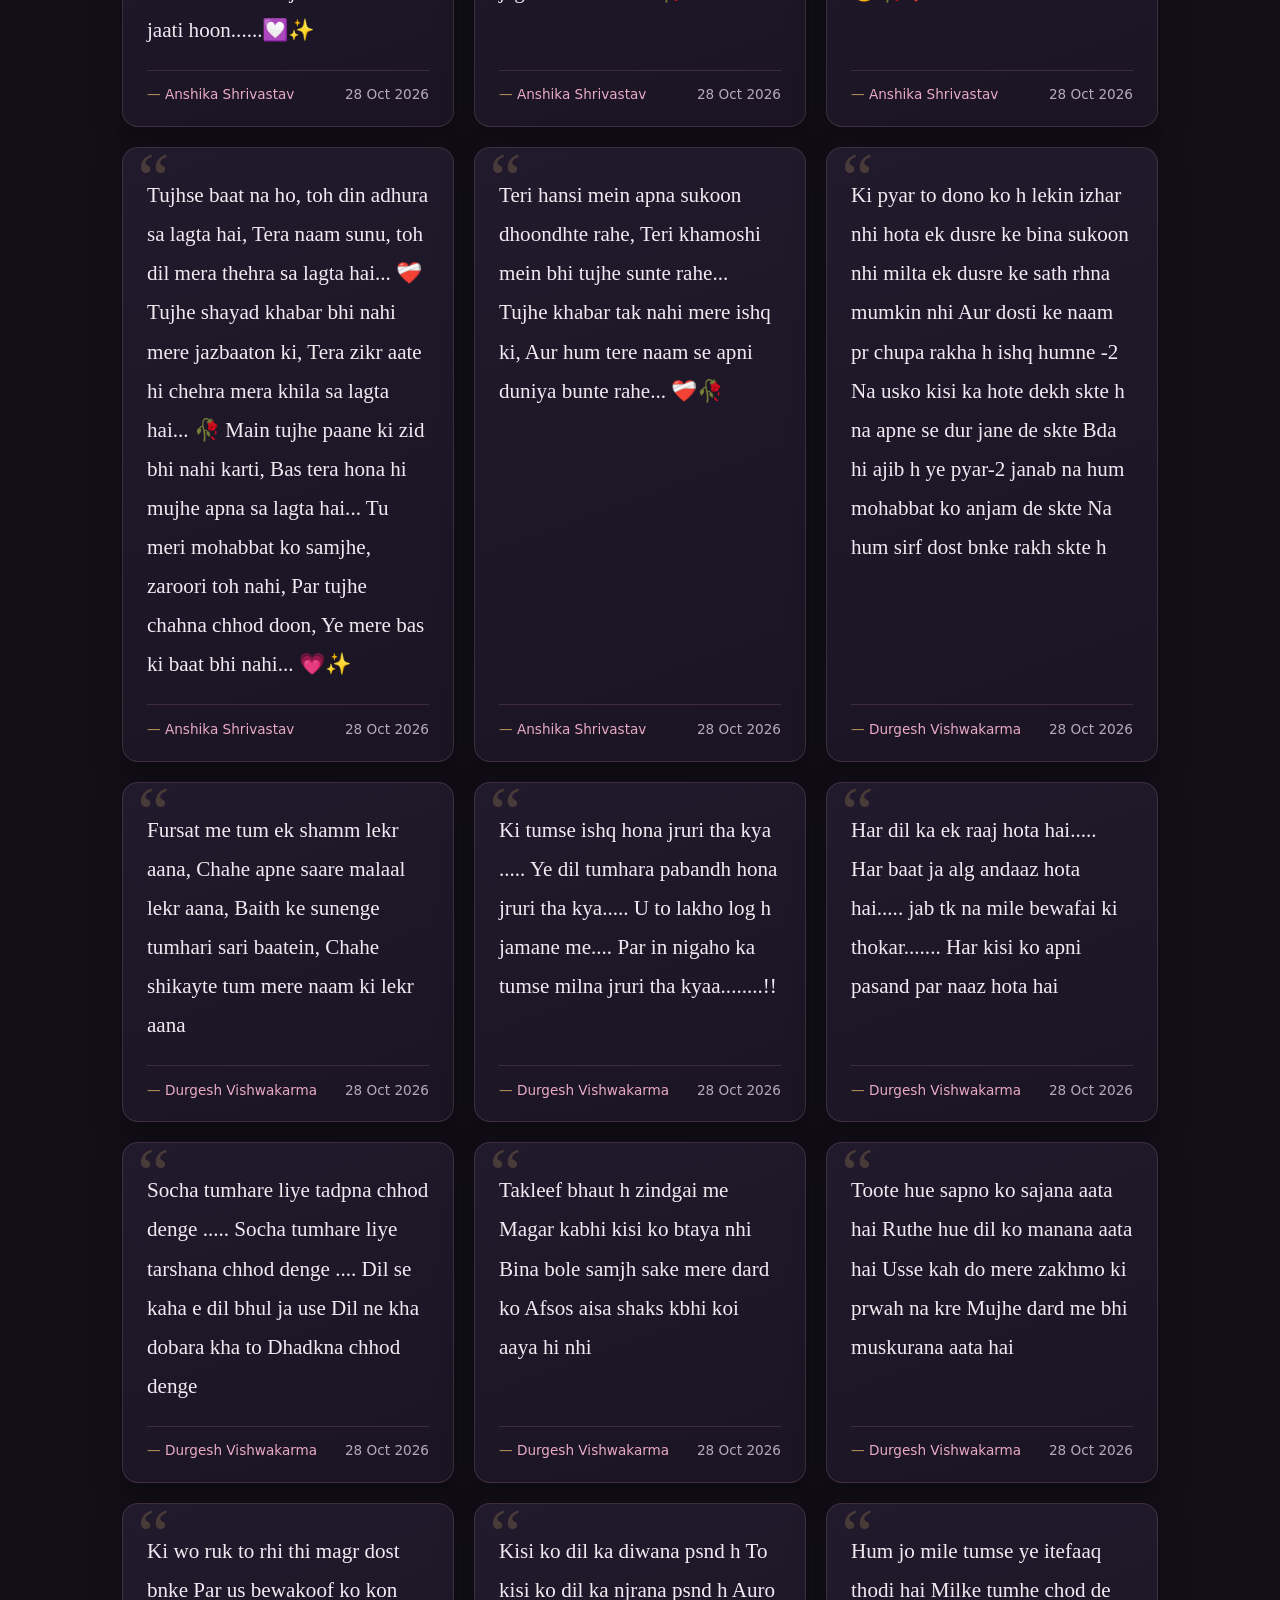
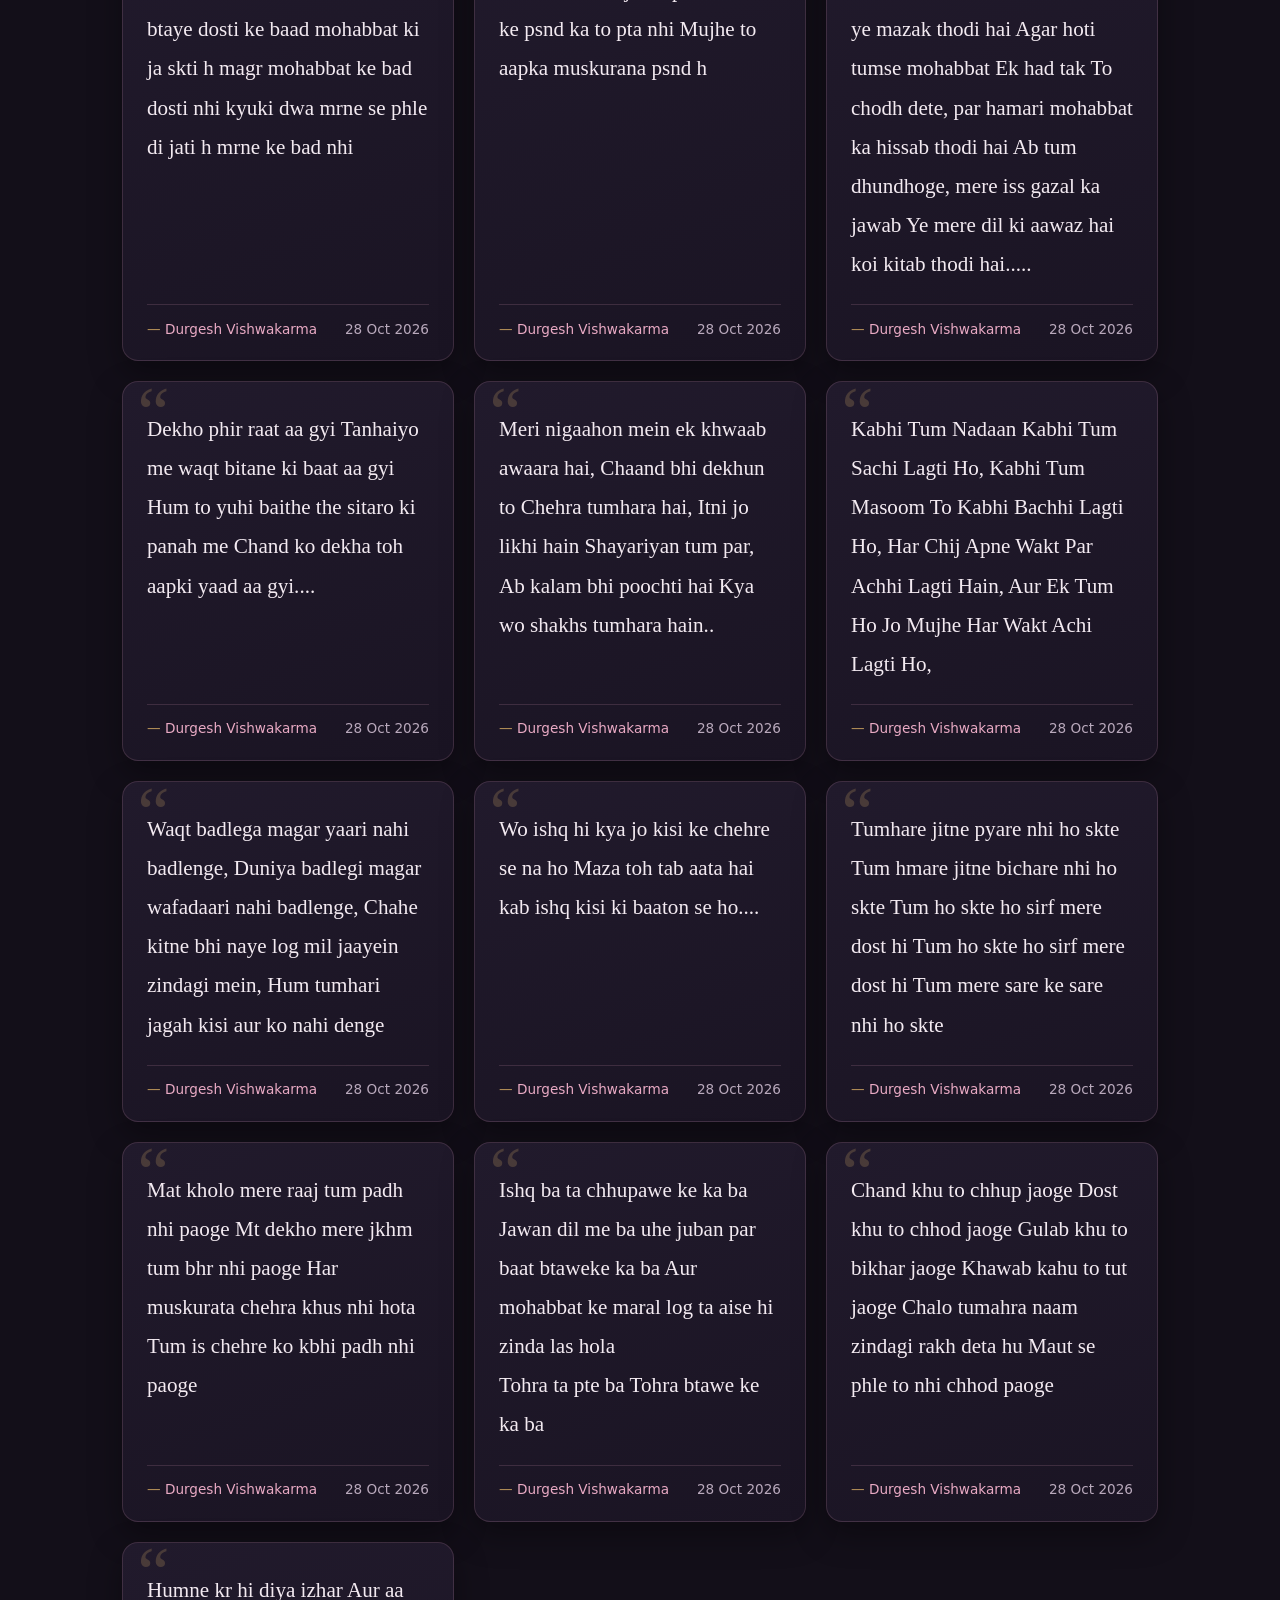
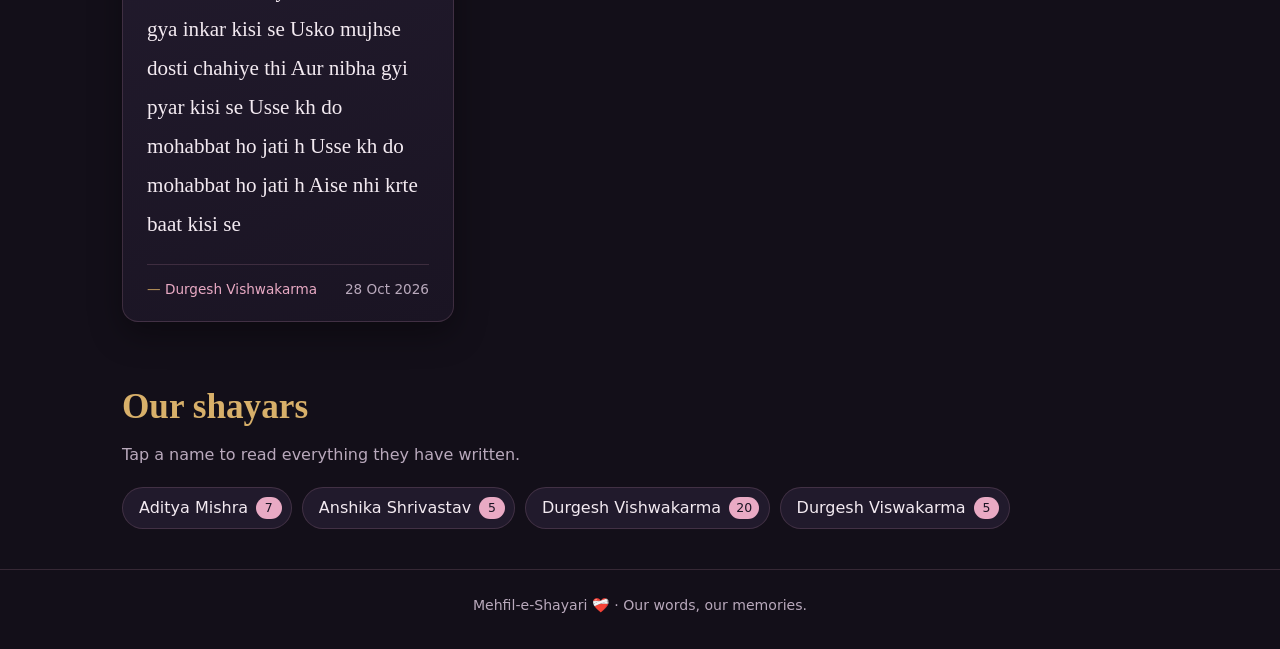
==== commit 591f18b4: "Resolve merge conflicts" ====
--- a/index.html
+++ b/index.html
@@ -9,10 +9,17 @@
     content="Mehfil-e-Shayari: ek jagah, kai shayar, aur hazaaron jazbaat. Our words, our memories."
   />
   <meta name="theme-color" content="#130f19" />
+<<<<<<< HEAD
   <!-- <link
     rel="icon"
     href="data:image/svg+xml,<svg xmlns=%22http://www.w3.org/2000/svg%22 viewBox=%220 0 100 100%22><text y=%22.9em%22 font-size=%2290%22>❤️‍🩹</text></svg>"
   /> -->
+=======
+  <link
+    rel="icon"
+    href="data:image/svg+xml,<svg xmlns=%22http://www.w3.org/2000/svg%22 viewBox=%220 0 100 100%22><text y=%22.9em%22 font-size=%2290%22>❤️‍🩹</text></svg>"
+  />
+>>>>>>> 7b9551f58d5ded3db3078137e117cce6b190c5de
 
   <link rel="preconnect" href="https://fonts.googleapis.com" />
   <link rel="preconnect" href="https://fonts.gstatic.com" crossorigin />
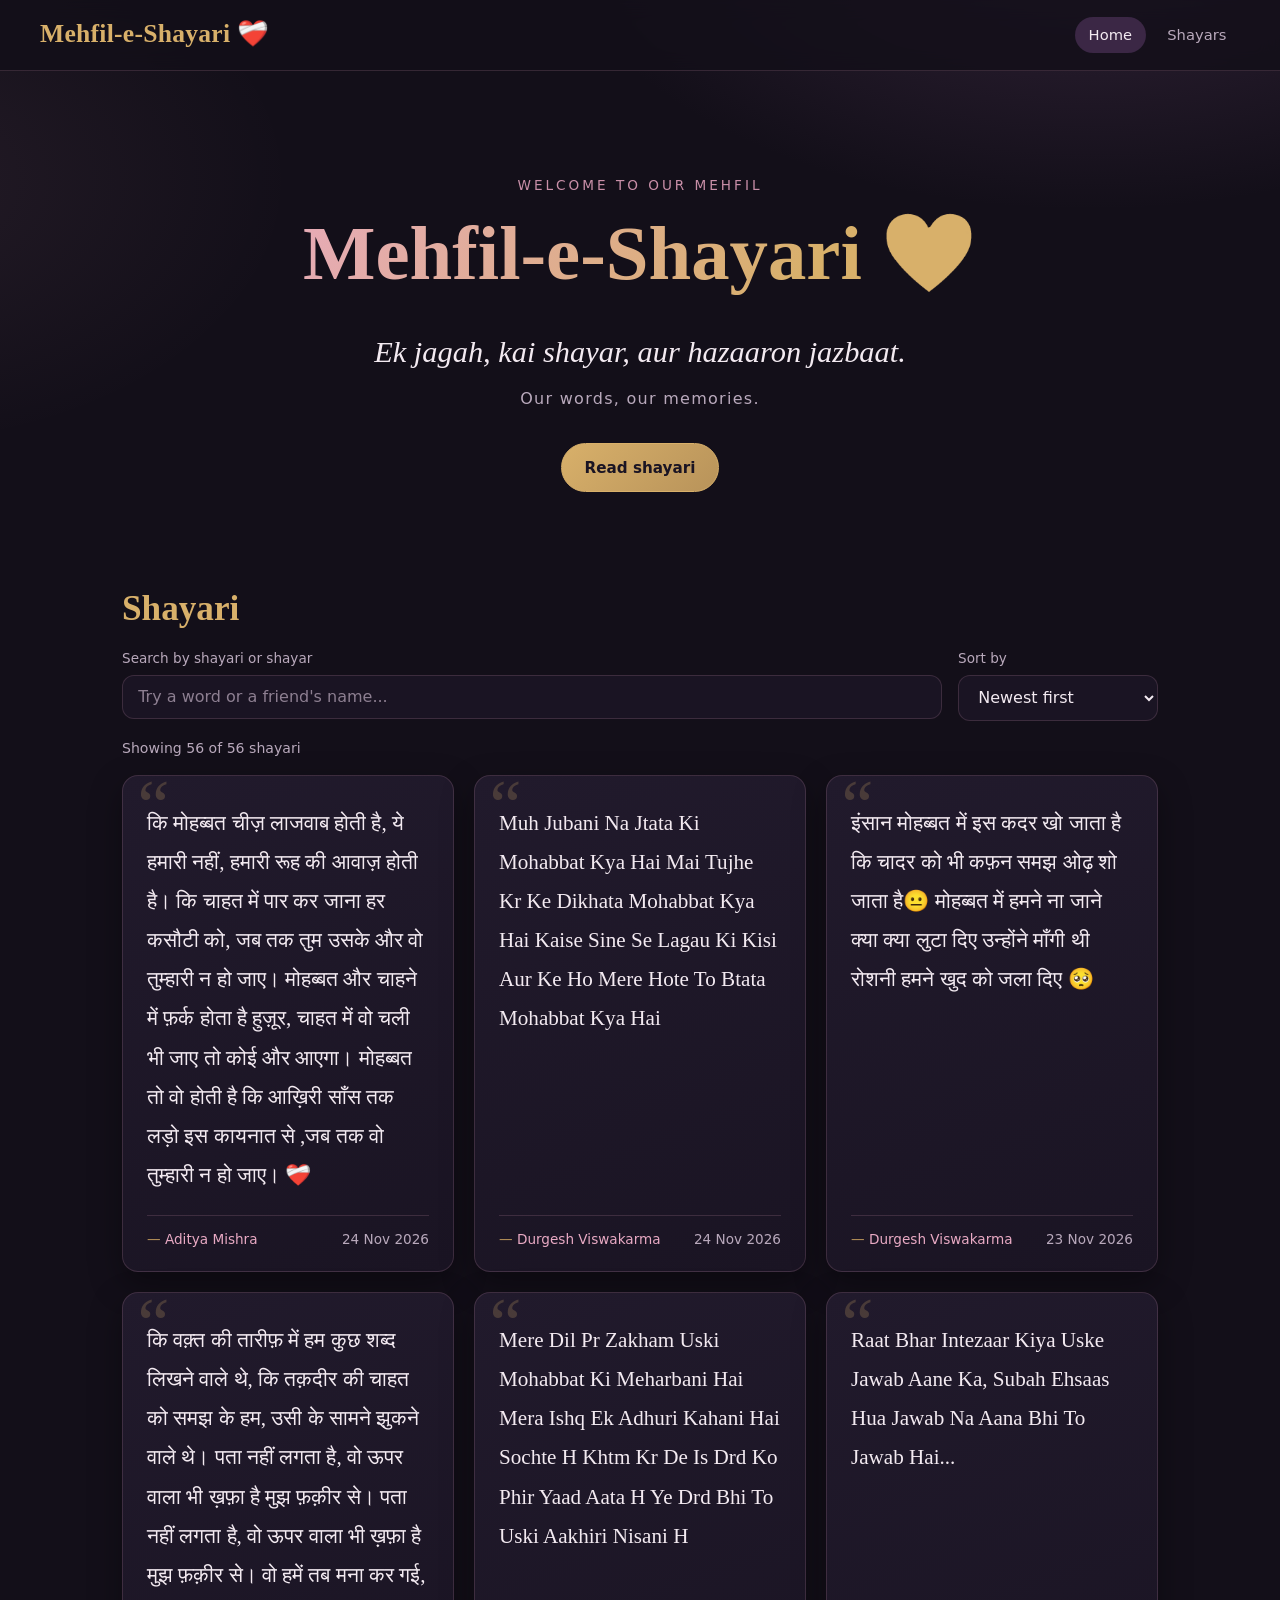
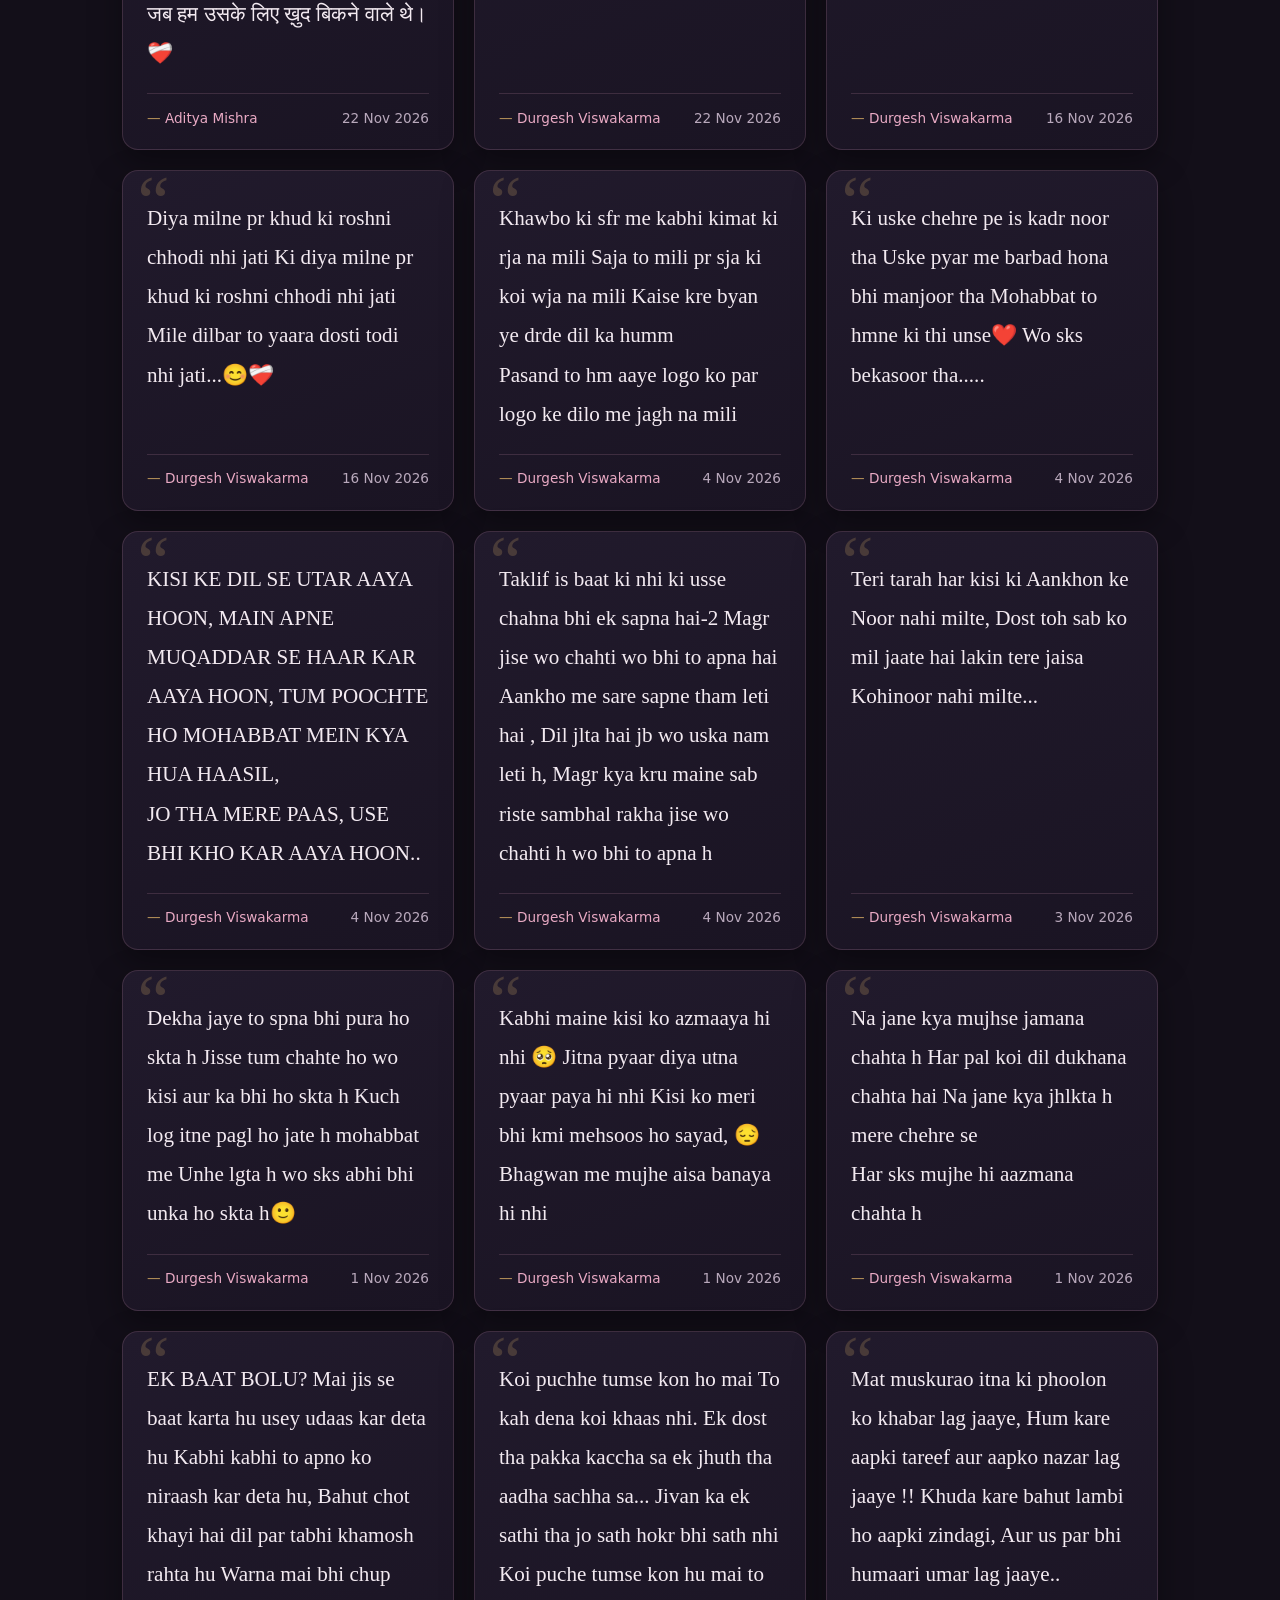
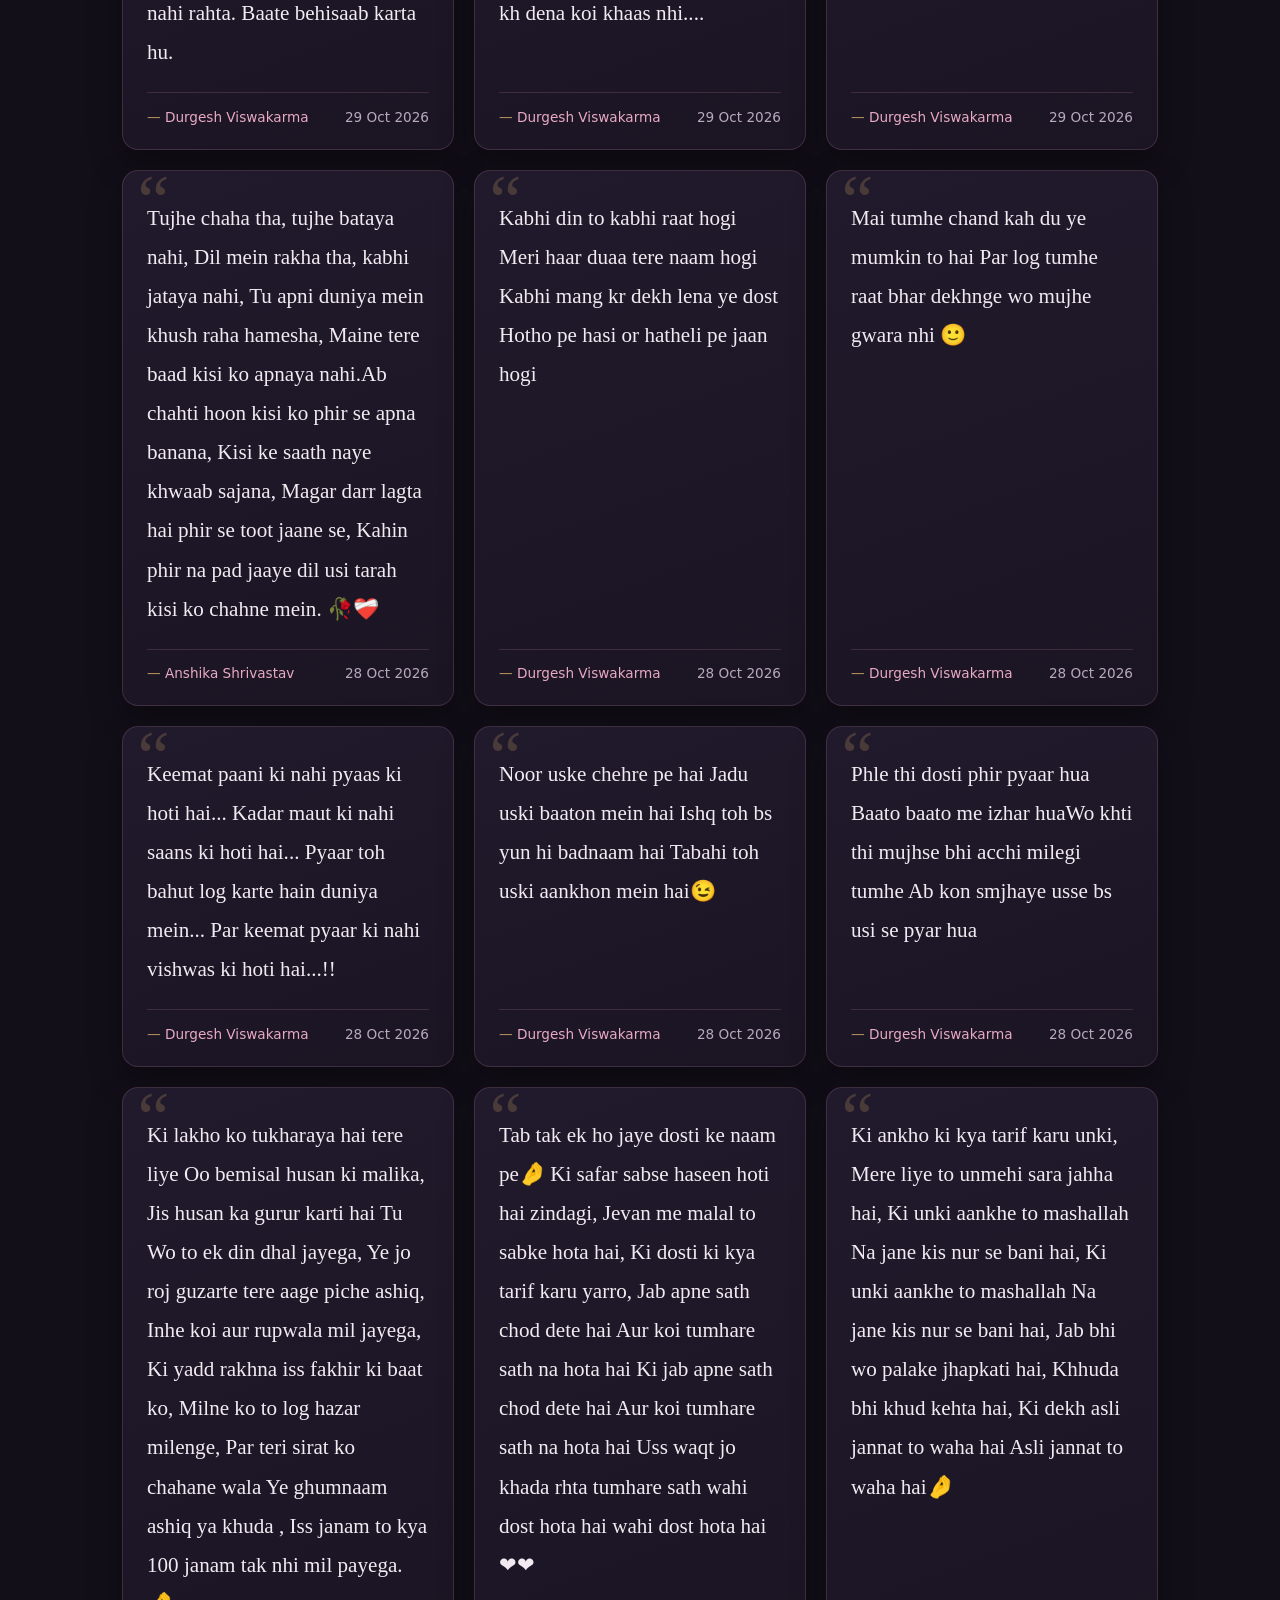
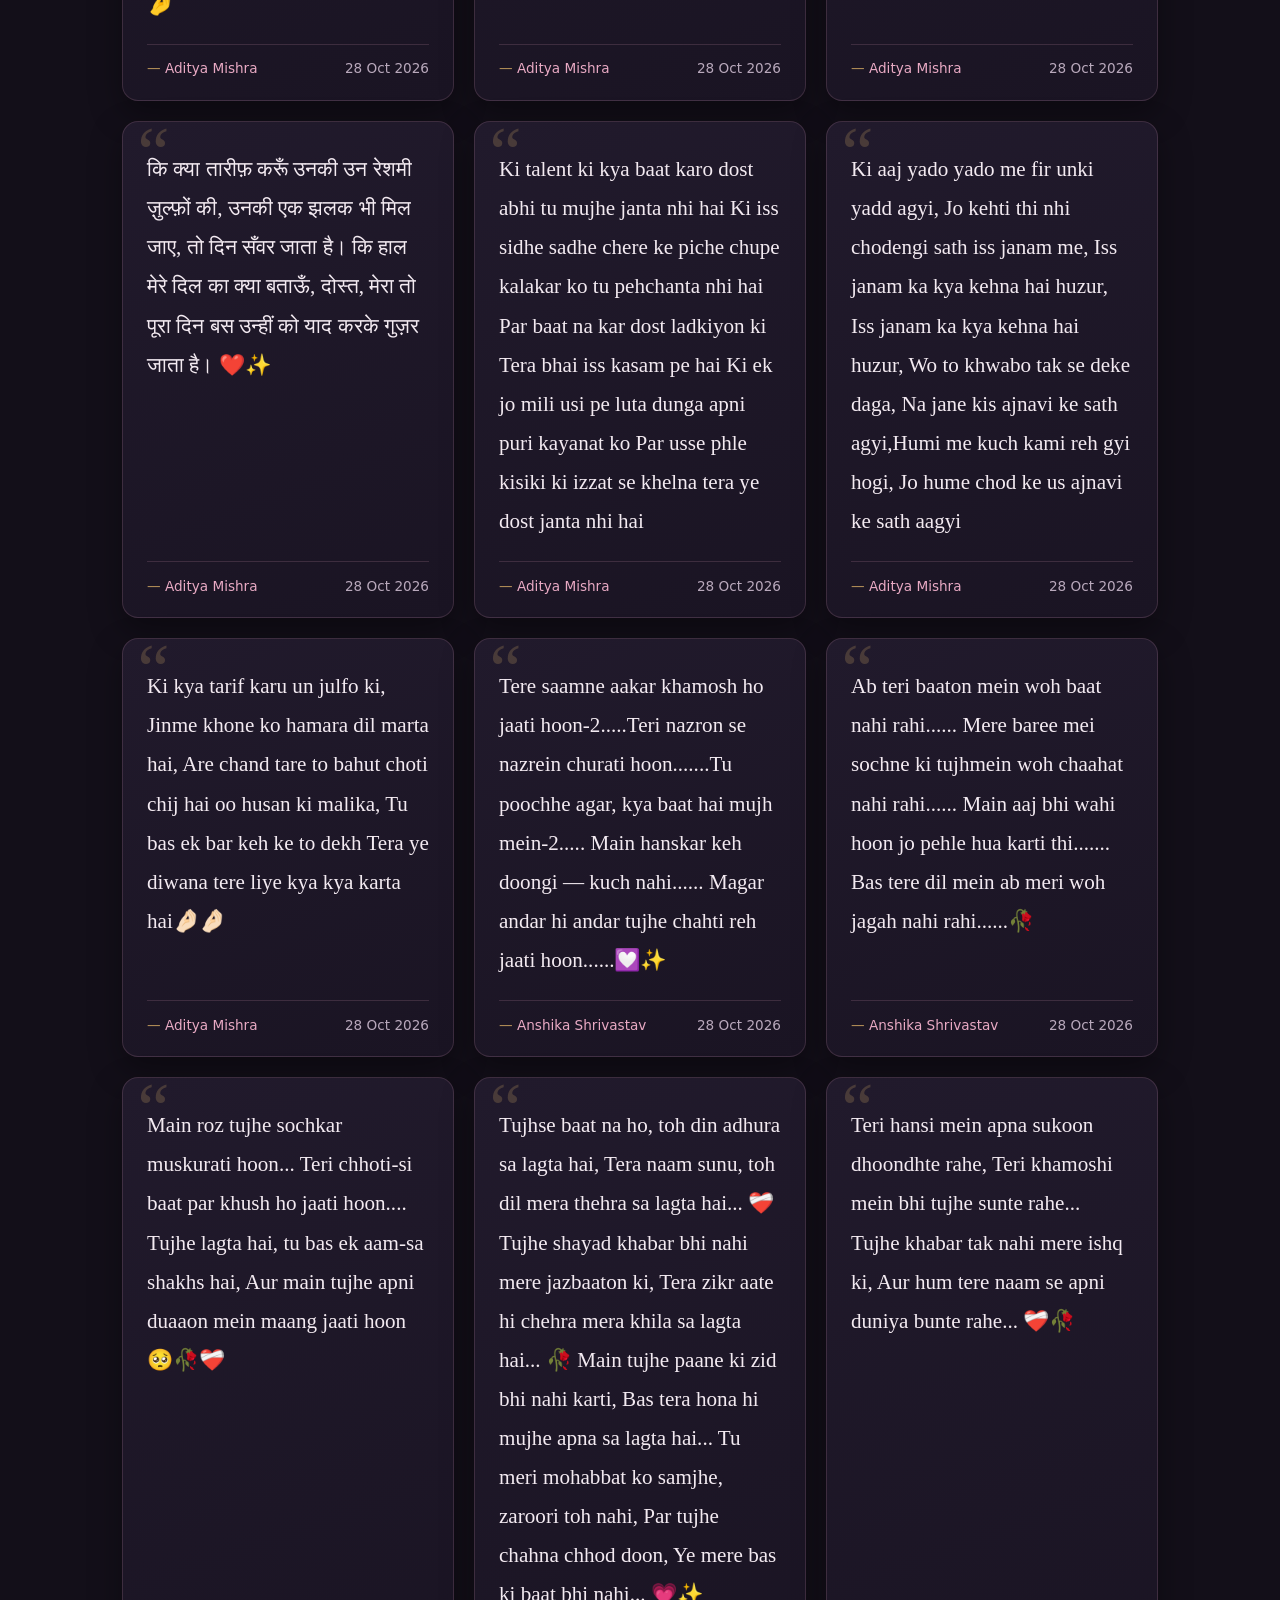
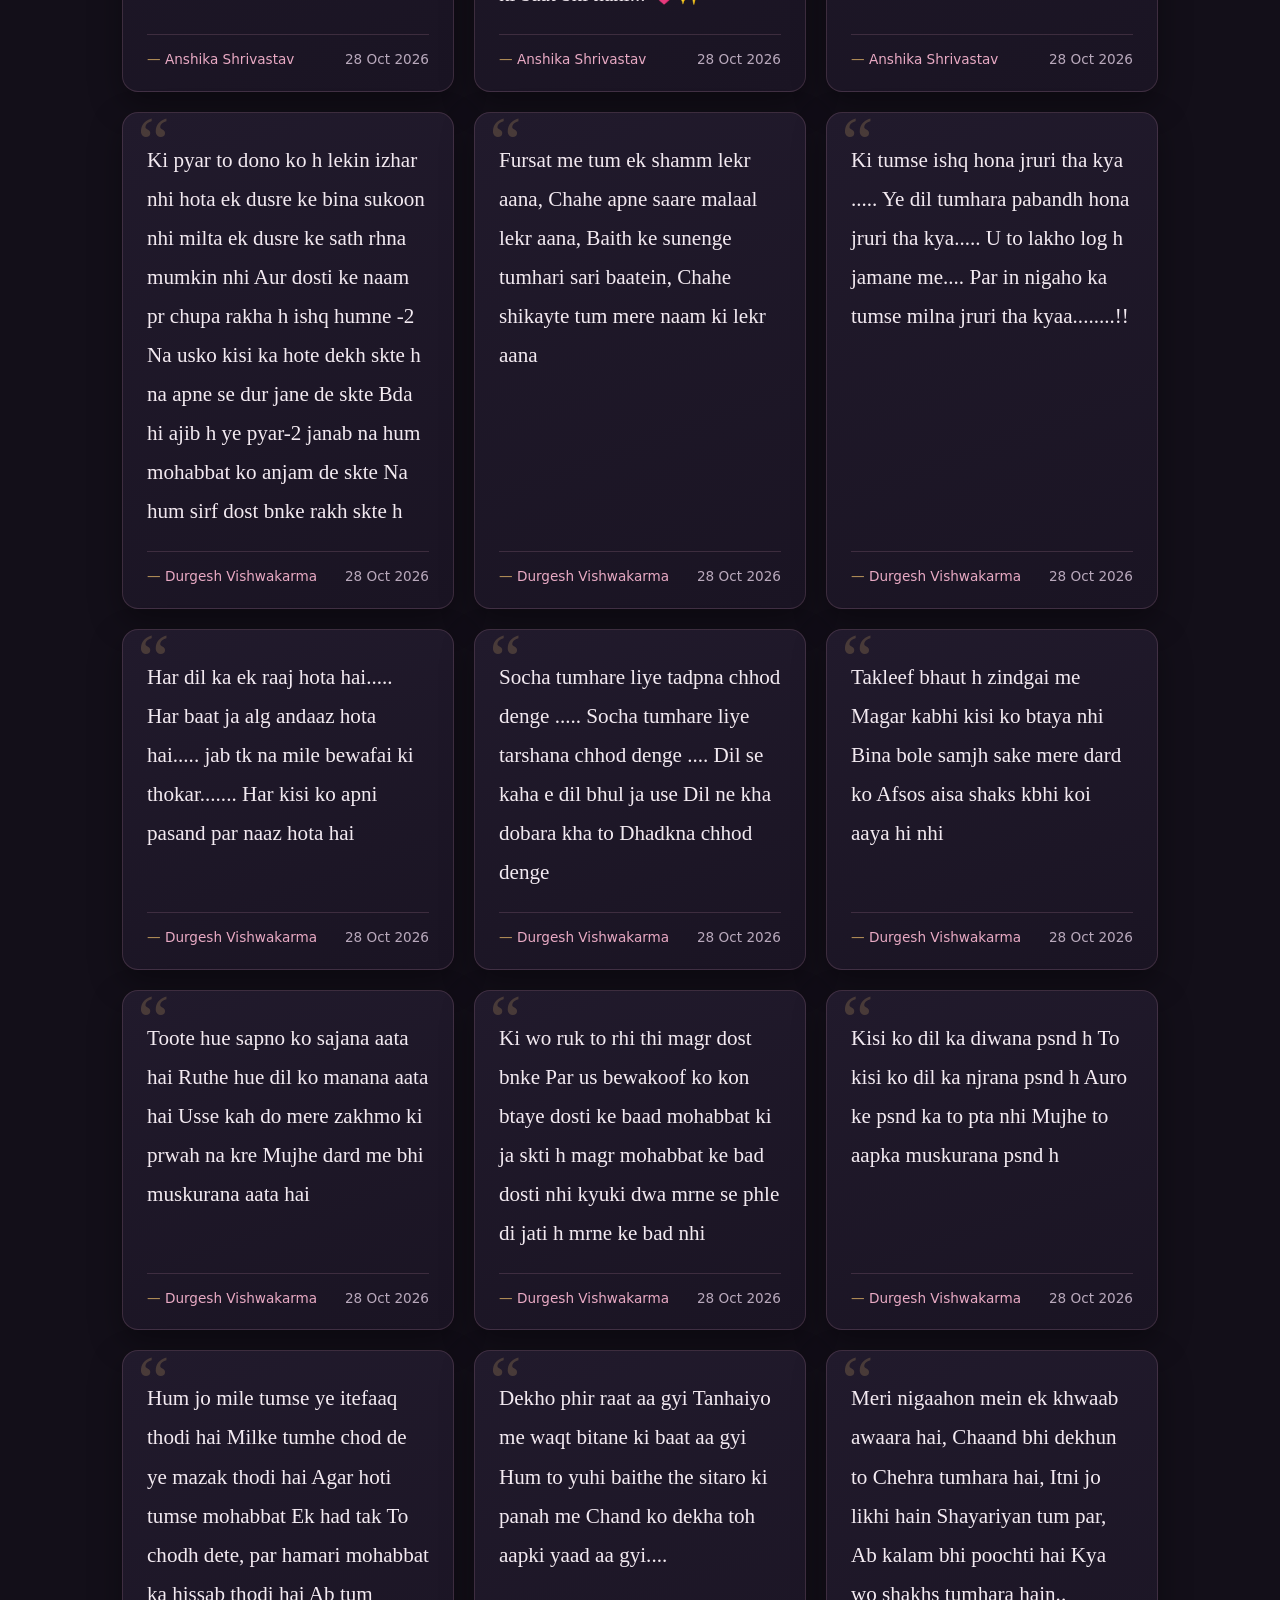
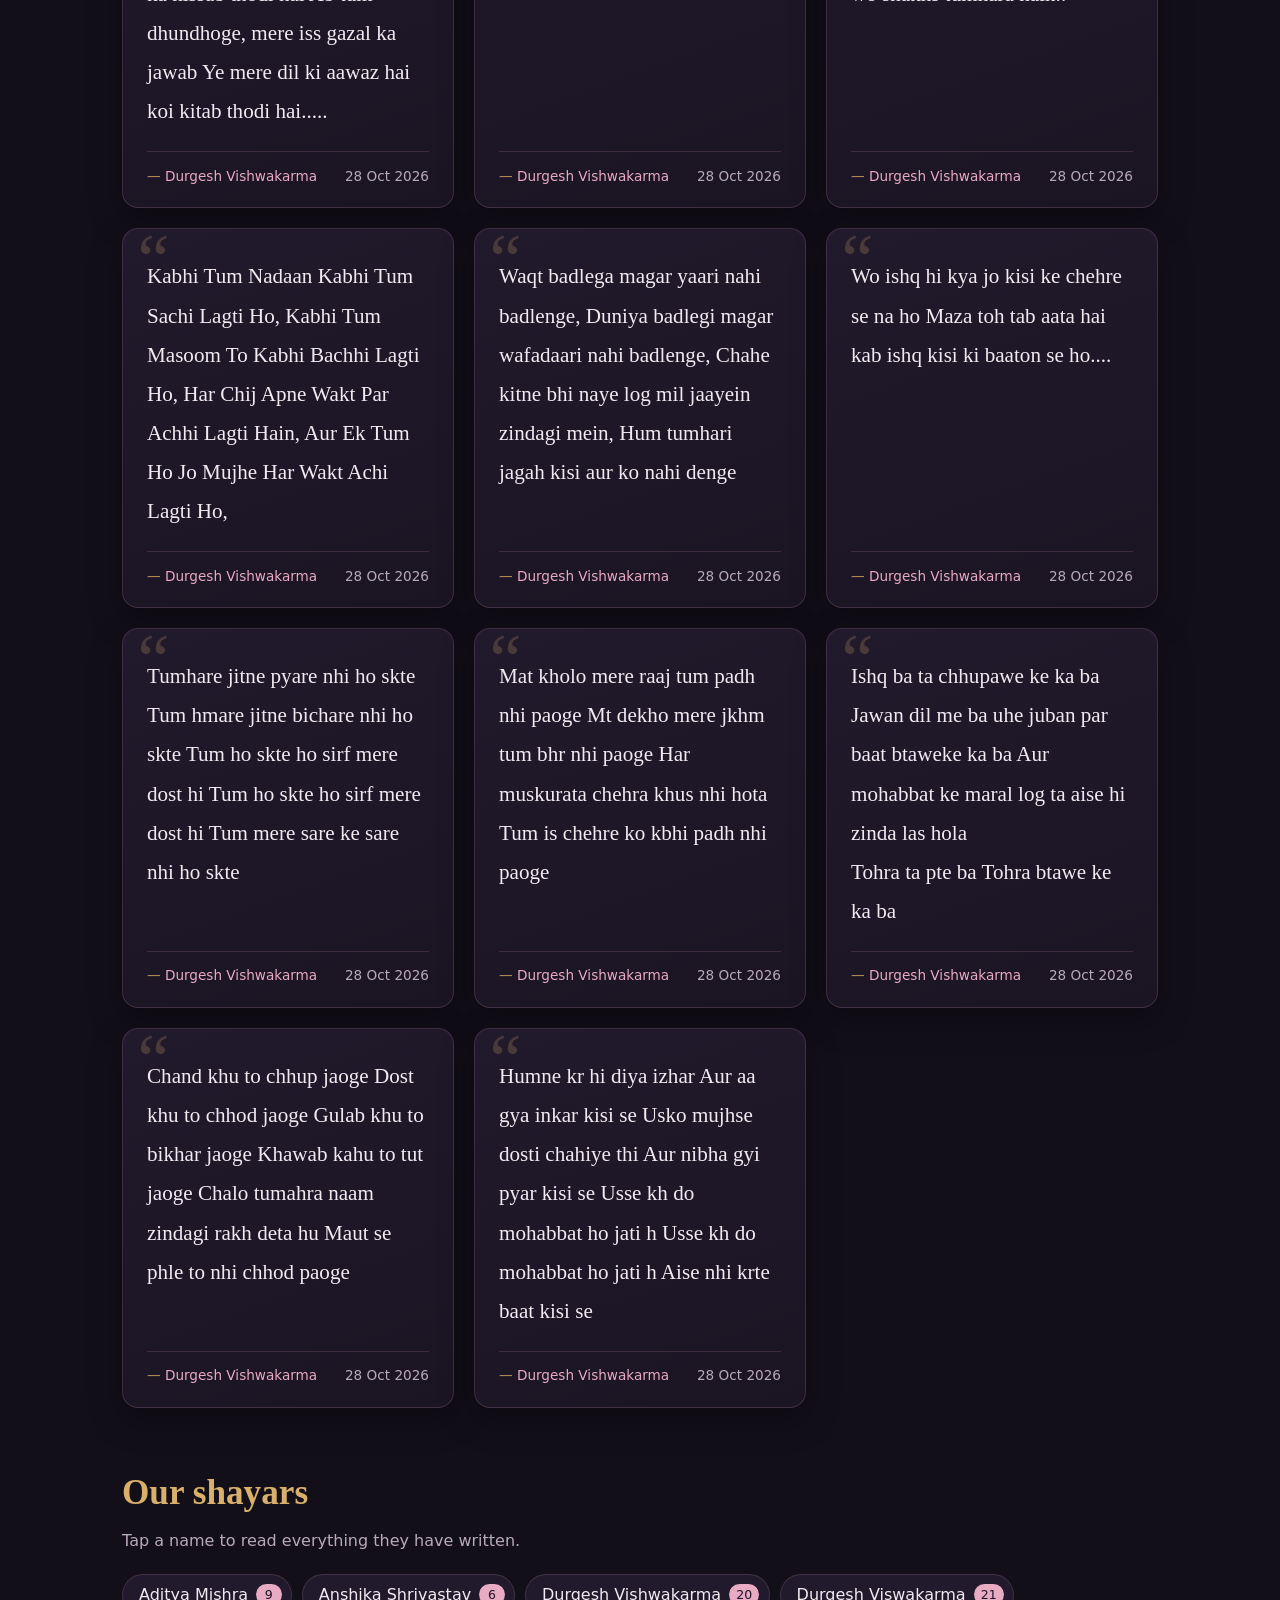
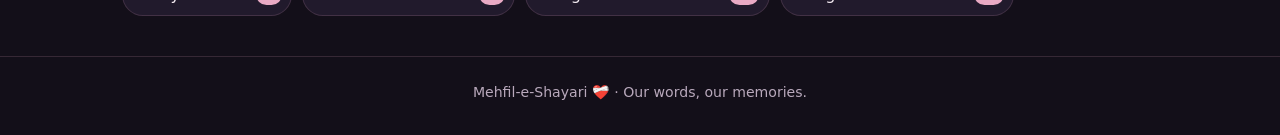
==== commit e7cab199: "adding some shayari" ====
--- a/index.html
+++ b/index.html
@@ -9,17 +9,10 @@
     content="Mehfil-e-Shayari: ek jagah, kai shayar, aur hazaaron jazbaat. Our words, our memories."
   />
   <meta name="theme-color" content="#130f19" />
-<<<<<<< HEAD
   <!-- <link
     rel="icon"
     href="data:image/svg+xml,<svg xmlns=%22http://www.w3.org/2000/svg%22 viewBox=%220 0 100 100%22><text y=%22.9em%22 font-size=%2290%22>❤️‍🩹</text></svg>"
   /> -->
-=======
-  <link
-    rel="icon"
-    href="data:image/svg+xml,<svg xmlns=%22http://www.w3.org/2000/svg%22 viewBox=%220 0 100 100%22><text y=%22.9em%22 font-size=%2290%22>❤️‍🩹</text></svg>"
-  />
->>>>>>> 7b9551f58d5ded3db3078137e117cce6b190c5de
 
   <link rel="preconnect" href="https://fonts.googleapis.com" />
   <link rel="preconnect" href="https://fonts.gstatic.com" crossorigin />
